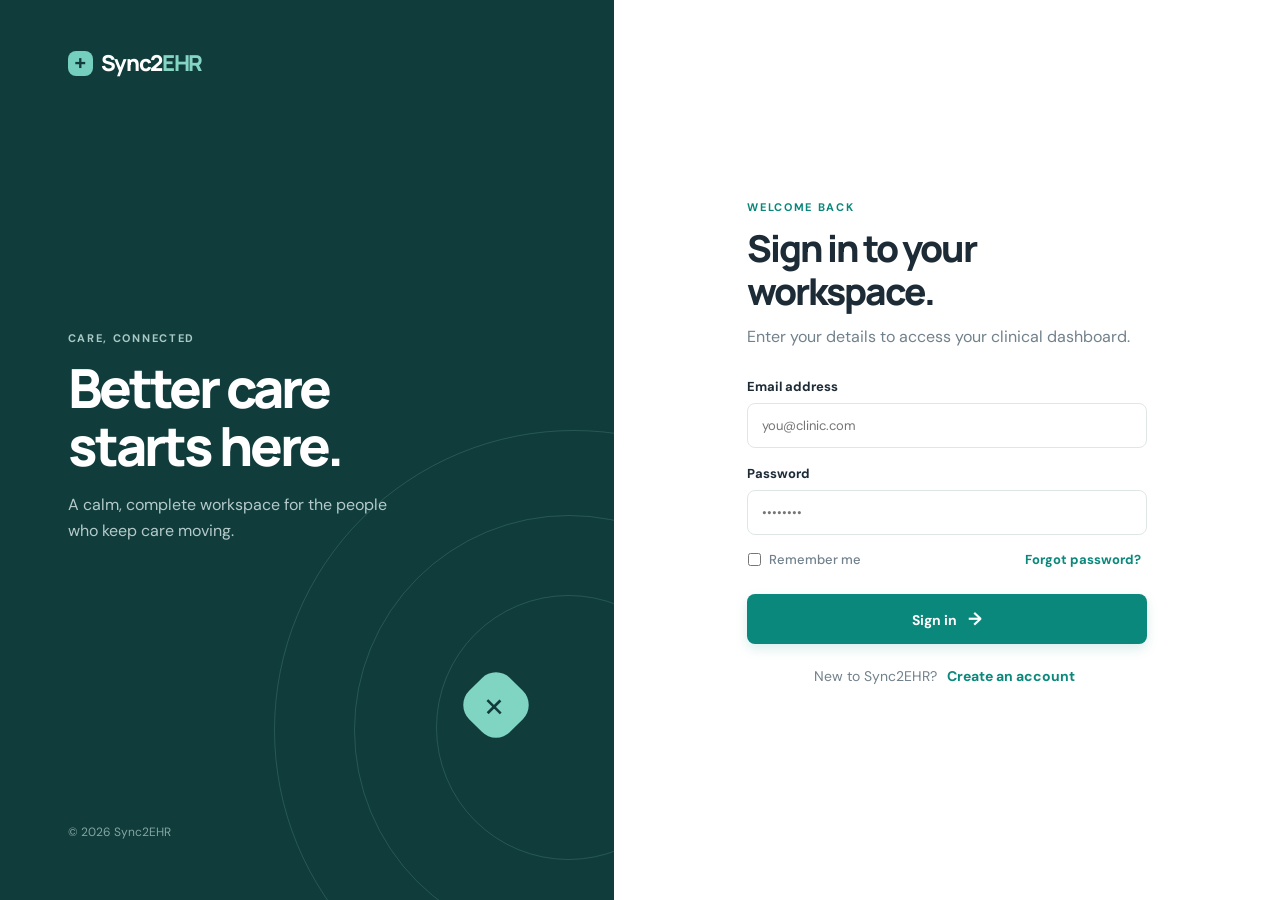
==== index.html @ 097ff4db "Add files via upload" ====
<!doctype html>
<html lang="en">
<head>
  <meta charset="UTF-8" />
  <meta name="viewport" content="width=device-width, initial-scale=1.0" />
  <title>Sync2EHR</title>
  <link rel="preconnect" href="https://fonts.googleapis.com">
  <link rel="preconnect" href="https://fonts.gstatic.com" crossorigin>
  <link href="https://fonts.googleapis.com/css2?family=DM+Sans:wght@400;500;600;700&family=Manrope:wght@500;600;700;800&display=swap" rel="stylesheet">
  <link rel="stylesheet" href="styles.css" />
</head>
<body>
  <main id="authView" class="auth-shell">
    <section class="auth-art">
      <div class="brand"><span class="brand-mark">+</span><span>Sync2<span>EHR</span></span></div>
      <div class="art-copy"><p class="eyebrow">CARE, CONNECTED</p><h1>Better care<br>starts here.</h1><p>A calm, complete workspace for the people who keep care moving.</p></div>
      <div class="art-orbits"><i></i><i></i><i></i><div class="pulse">+</div></div>
      <p class="art-footer">© 2026 Sync2EHR</p>
    </section>
    <section class="auth-panel">
      <form id="signInForm" class="auth-form">
        <p class="eyebrow teal">WELCOME BACK</p><h2>Sign in to your<br>workspace.</h2><p class="form-note">Enter your details to access your clinical dashboard.</p>
        <label>Email address<input id="loginEmail" type="email" placeholder="you@clinic.com" required></label>
        <label>Password<input id="loginPassword" type="password" placeholder="••••••••" required></label>
        <div class="form-row"><label class="check"><input type="checkbox"><span>Remember me</span></label><button type="button" class="link-btn">Forgot password?</button></div>
        <button class="primary wide" type="submit">Sign in <span>→</span></button>
        <p class="switcher">New to Sync2EHR? <button type="button" data-auth="signup">Create an account</button></p>
      </form>
      <form id="signUpForm" class="auth-form hidden">
        <p class="eyebrow teal">GET STARTED</p><h2>Create your<br>workspace.</h2><p class="form-note">Set up your secure clinical account in a minute.</p>
        <label>Full name<input id="signupName" type="text" placeholder="Dr. Alex Morgan" required></label>
        <label>Work email<input id="signupEmail" type="email" placeholder="you@clinic.com" required></label>
        <label>Password<input id="signupPassword" type="password" placeholder="At least 8 characters" required minlength="8"></label>
        <label>Confirm password<input id="confirmPassword" type="password" placeholder="Repeat your password" required></label>
        <p id="authError" class="error hidden"></p>
        <button class="primary wide" type="submit">Create account <span>→</span></button>
        <p class="switcher">Already have an account? <button type="button" data-auth="signin">Sign in</button></p>
      </form>
    </section>
  </main>

  <div id="appView" class="app hidden">
    <aside class="sidebar">
      <div class="brand side-brand"><span class="brand-mark">+</span><span>Sync2<span>EHR</span></span></div>
      <div class="clinic-switch"><span class="clinic-icon">✦</span><div><b>Sync2Care Clinic</b><small>General practice</small></div><span>⌄</span></div>
      <nav>
        <button class="nav-item active" data-page="dashboard"><span>▦</span>Dashboard</button>
        <button class="nav-item" data-page="patients"><span>♙</span>Patients</button>
        <button class="nav-item" data-page="appointments"><span>◷</span>Appointments <em>3</em></button>
        <button class="nav-item" data-page="medical"><span>▤</span>Medical records</button>
        <button class="nav-item" data-page="prescriptions"><span>♧</span>Prescriptions</button>
        <button class="nav-item" data-page="billing"><span>◈</span>Billing</button>
        <button class="nav-item" data-page="reports"><span>▥</span>Reports</button>
      </nav>
      <div class="side-bottom"><button class="nav-item" data-page="profile"><span>◉</span>Profile</button><button class="nav-item"><span>?</span>Help center</button></div>
    </aside>
    <section class="content">
      <header class="topbar"><button class="mobile-menu">☰</button><div class="crumb"><span id="pageTitle">Dashboard</span><small id="pageDate"></small></div><div class="top-actions"><button class="icon-btn">⌕</button><button class="icon-btn notification">♧<i></i></button><div class="avatar">AM</div></div></header>

      <div class="page active" id="dashboard">
        <div class="welcome"><div><p class="eyebrow teal" id="dashboardDate"></p><h1>Good morning, <span id="greetingName">Alex</span> <span>✦</span></h1><p>Here’s what’s happening at Sync2Care Clinic today.</p></div><button class="secondary" data-page="appointments">+ New appointment</button></div>
        <div class="stat-grid"><article><span class="stat-icon mint">♙</span><div><small>Patients today</small><strong>24</strong><em class="positive">↑ 12%</em></div><div class="spark mint-line"></div></article><article><span class="stat-icon blue">◷</span><div><small>Appointments</small><strong>18</strong><em class="positive">↑ 8%</em></div><div class="spark blue-line"></div></article><article><span class="stat-icon amber">◈</span><div><small>Outstanding billing</small><strong>$8,420</strong><em class="muted">12 invoices</em></div><div class="spark amber-line"></div></article><article><span class="stat-icon coral">♧</span><div><small>Pending tasks</small><strong>7</strong><em class="negative">3 urgent</em></div><div class="spark coral-line"></div></article></div>
        <div class="training-banner"><strong>Training Mode</strong><span>This is a simulated EHR environment for student practice only. All data shown are fictional and intended solely for educational use.</span></div>
        <div class="dashboard-grid"><section class="card schedule"><div class="card-head"><div><h3>Today's schedule</h3><p>Thursday, 18 June</p></div><button class="link-btn" data-page="appointments">View calendar →</button></div><div class="timeline" id="scheduleList"></div></section><section class="card tasks"><div class="card-head"><div><h3>Tasks to review</h3><p>Keep your day on track</p></div><span class="round-badge">7</span></div><div class="task"><span class="dot coral-dot"></span><div><b>Lab results ready</b><p>4 patients awaiting review</p></div><button>Review</button></div><div class="task"><span class="dot amber-dot"></span><div><b>Prescription renewals</b><p>3 requests need approval</p></div><button>Review</button></div><div class="task"><span class="dot blue-dot"></span><div><b>Unsigned notes</b><p>2 notes from yesterday</p></div><button>Review</button></div><button class="view-all">View all tasks <span>→</span></button></section></div>
        <section class="card patients-card"><div class="card-head"><div><h3>Recent patients</h3><p>Recently added or updated patient records</p></div><button class="link-btn" data-page="patients">View all patients →</button></div><div class="patient-table"><div class="table-row table-header"><span>Patient</span><span>Last visit</span><span>Primary concern</span><span>Status</span><span></span></div><div id="recentPatients"></div></div></section>
      </div>

      <div class="page" id="patients"><div class="page-intro"><div><p class="eyebrow teal">PATIENT DIRECTORY</p><h1>Patients</h1><p>Manage records and keep care personal.</p></div><button class="primary" id="addPatient">+ Add patient</button></div><div class="toolbar"><div class="search">⌕ <input id="patientSearch" placeholder="Search patients by name, MRN, or email"></div><button class="filter">⌄ Filters</button></div><section class="card directory"><div class="directory-head"><b>All patients <span id="patientCount"></span></b><span>Last updated</span></div><div id="patientList"></div></section></div>
      <div class="page" id="appointments"><div class="page-intro"><div><p class="eyebrow teal">CARE CALENDAR</p><h1>Appointments</h1><p>Thursday, June 18 · 18 scheduled</p></div><button class="primary" id="addAppointment">+ New appointment</button></div><section class="calendar card"><div class="calendar-head"><button id="calendarPrev" aria-label="Previous month">‹</button><b id="calendarLabel">June 2026</b><button id="calendarNext" aria-label="Next month">›</button><button class="today" id="calendarToday">Today</button><div class="view-toggle"><button class="calendar-view active" data-calendar-view="day">Day</button><button class="calendar-view" data-calendar-view="week">Week</button><button class="calendar-view" data-calendar-view="month">Month</button></div></div><div id="calendarViewport"></div></section><section class="card appointment-list-card"><div class="card-head"><div><h3>Upcoming appointments</h3><p>Click an appointment to change or cancel it.</p></div></div><div id="appointmentList"></div></section></div>
      <div class="page" id="billing"><div class="page-intro"><div><p class="eyebrow teal">REVENUE CENTER</p><h1>Billing & payments</h1><p>Stay on top of your practice's financial health.</p></div><button class="primary" id="newInvoice">+ Create invoice</button></div><div class="stat-grid billing-stats"><article class="billing-stat" data-billing-filter="Paid"><div><small>Collected this month</small><strong>$42,860</strong><em class="positive">↑ 14.2% vs May</em></div></article><article class="billing-stat" data-billing-filter="Pending"><div><small>Outstanding</small><strong>$8,420</strong><em class="muted">12 invoices</em></div></article><article class="billing-stat" data-billing-filter="claims"><div><small>Insurance claims</small><strong>28</strong><em class="positive">92% clean rate</em></div></article></div><section class="card invoice-card"><div class="card-head"><div><h3>Invoices</h3><p>Recent billing activity</p></div><button class="filter" id="invoiceFilter">All status ⌄</button></div><div id="invoiceList"></div></section></div>
      <div class="page" id="medical"><div class="page-intro"><div><p class="eyebrow teal">CLINICAL DOCUMENTATION</p><h1>Medical records</h1><p>Secure, organized clinical notes and history.</p></div><button class="primary">+ Create note</button></div><div class="records-layout"><section class="card record-list"><div class="search">⌕ <input placeholder="Find a patient or note"></div><div class="record selected"><div class="avatar sage">JO</div><div><b>Jordan Olsen</b><p>Progress note · Today</p></div><small>10:30 AM</small></div><div class="record"><div class="avatar violet">SP</div><div><b>Samira Patel</b><p>Lab results · Today</p></div><small>9:15 AM</small></div><div class="record"><div class="avatar peach">MC</div><div><b>Marcus Chen</b><p>Annual physical · Jun 17</p></div><small>Yesterday</small></div></section><section class="card clinical-note"><div class="card-head"><div><p class="eyebrow teal">PROGRESS NOTE</p><h3>Jordan Olsen</h3><p>June 18, 2026 · Dr. Alex Morgan</p></div><button class="filter">Edit note</button></div><hr><h4>Subjective</h4><p>Patient presents for follow-up regarding seasonal allergies. Reports symptoms have improved with current treatment plan.</p><h4>Assessment</h4><p>Allergic rhinitis — improving. No adverse medication effects reported.</p><h4>Plan</h4><p>Continue cetirizine 10mg daily. Follow up as needed if symptoms worsen.</p><div class="signature">Electronically signed by <b>Alex Morgan, MD</b> · Today, 10:42 AM</div></section></div></div>
      <div class="page" id="prescriptions"><div class="page-intro"><div><p class="eyebrow teal">MEDICATION MANAGEMENT</p><h1>Prescriptions</h1><p>Create, renew, and safely manage patient medications.</p></div><button class="primary" id="newPrescription">+ New prescription</button></div><div class="rx-workflow"><button class="rx-workflow-card" id="createRx"><span class="rx-icon">Rx</span><div><b>New prescription</b><small>Create and send medication orders</small></div><strong>+</strong></button><button class="rx-workflow-card" data-rx-workflow="refills"><span class="workflow-icon mint">↻</span><div><b>Refill requests</b><small>3 requests awaiting review</small></div><em>3</em></button><button class="rx-workflow-card" data-rx-workflow="messages"><span class="workflow-icon blue">✉</span><div><b>Pharmacy messages</b><small>2 pharmacy updates</small></div><em>2</em></button><button class="rx-workflow-card" data-rx-workflow="priorauth"><span class="workflow-icon amber">✓</span><div><b>Prior authorizations</b><small>1 authorization in progress</small></div><em>1</em></button></div><section class="card prescription-card"><div class="tabs" id="rxTabs"><button class="rx-tab active" data-rx-filter="active">Active <span>34</span></button><button class="rx-tab" data-rx-filter="pending">Pending renewal <i>3</i></button><button class="rx-tab" data-rx-filter="history">History</button></div><div id="rxList"></div></section></div>
      <div class="page" id="reports"><div class="page-intro"><div><p class="eyebrow teal">STUDENT REPORTING CENTER</p><h1>Reports</h1><p>Practice EHR reporting, billing review, claims tracking, and simple exports.</p></div><div class="report-export-actions"><button class="filter report-export" data-export="PDF">Export PDF</button><button class="filter report-export" data-export="CSV/Excel">Export CSV/Excel</button></div></div><section class="card report-filter-card"><div class="report-filters"><label>Date Range<input id="reportDateRange" type="text" value="June 1–30, 2026"></label><label>Patient Name<input id="reportPatientName" type="text" placeholder="All patients"></label><label>Provider<select id="reportProvider"><option>All providers</option><option>Dr. Alex Morgan</option><option>Dr. Kim Santos</option><option>Nurse Care Team</option></select></label><label>Status<select id="reportStatus"><option>All statuses</option><option>Completed</option><option>Cancelled</option><option>No-Show</option><option>New</option><option>Established</option><option>Referral</option><option>Terminated</option><option>Deceased</option><option>Paid</option><option>Pending</option><option>Partially Paid</option><option>Denied</option><option>Submitted</option><option>Resubmitted</option></select></label><button class="primary" id="applyReportFilters" type="button">Apply filters</button></div></section><div class="student-report-grid"><section class="card student-report-card" data-report-type="Appointment Report"><div class="card-head"><div><p class="eyebrow teal">SCHEDULING</p><h3>Appointment Report</h3><p>Practice tracking appointment outcomes.</p></div><span>View →</span></div><button data-report-metric="Total Appointments">Total Appointments <b>18</b></button><button data-report-metric="Completed Appointments">Completed Appointments <b>12</b></button><button data-report-metric="Cancelled Appointments">Cancelled Appointments <b>3</b></button><button data-report-metric="No-Show Appointments">No-Show Appointments <b>3</b></button></section><section class="card student-report-card" data-report-type="Patient Report"><div class="card-head"><div><p class="eyebrow teal">PATIENTS</p><h3>Patient Report</h3><p>Practice patient population reporting.</p></div><span>View →</span></div><button data-report-metric="Total Patients">Total Patients <b id="reportTotalPatients">0</b></button><button data-report-metric="New Patients">New Patients <b id="reportNewPatients">0</b></button><button data-report-metric="Established Patients">Established Patients <b id="reportEstablishedPatients">0</b></button><button data-report-metric="Referral Patients">Referral Patients <b id="reportReferralPatients">0</b></button><button data-report-metric="Terminated Patients">Terminated Patients <b id="reportTerminatedPatients">0</b></button><button data-report-metric="Deceased Patients">Deceased Patients <b id="reportDeceasedPatients">0</b></button></section><section class="card student-report-card" data-report-type="Billing Report"><div class="card-head"><div><p class="eyebrow teal">MEDICAL BILLING</p><h3>Billing Report</h3><p>Practice invoice aging and payment review.</p></div><span>View →</span></div><button data-report-metric="Total Invoices">Total Invoices <b id="reportTotalInvoices">0</b></button><button data-report-metric="Paid Invoices">Paid Invoices <b id="reportPaidInvoices">0</b></button><button data-report-metric="Pending Invoices">Pending Invoices <b id="reportPendingInvoices">0</b></button><button data-report-metric="Partially Paid Invoices">Partially Paid Invoices <b id="reportPartialInvoices">0</b></button><button data-report-metric="Denied Invoices">Denied Invoices <b>2</b></button><button data-report-metric="Total Amount Collected">Total Amount Collected <b id="reportCollected">$0</b></button><button data-report-metric="Outstanding Balance">Outstanding Balance <b id="reportOutstanding">$0</b></button></section><section class="card student-report-card" data-report-type="Claims Report"><div class="card-head"><div><p class="eyebrow teal">CLAIMS</p><h3>Claims Report</h3><p>Practice payer claim status tracking.</p></div><span>View →</span></div><button data-report-metric="Submitted Claims">Submitted Claims <b>28</b></button><button data-report-metric="Pending Claims">Pending Claims <b>9</b></button><button data-report-metric="Paid Claims">Paid Claims <b>14</b></button><button data-report-metric="Denied Claims">Denied Claims <b>3</b></button><button data-report-metric="Resubmitted Claims">Resubmitted Claims <b>2</b></button></section></div><section class="card report-results-card"><div class="card-head"><div><h3>Report Preview</h3><p>Click any report item above to inspect details for practice.</p></div><span id="reportActiveLabel">All reports</span></div><div id="studentReportPreview"></div></section></div>
      <div class="page" id="profile"><div class="page-intro"><div><p class="eyebrow teal">ACCOUNT SETTINGS</p><h1>Profile</h1><p>Manage your personal details and workspace preferences.</p></div></div><section class="card profile-card"><div class="photo-row"><div id="profileAvatar" class="profile-avatar">AM</div><div><h3>Your profile photo</h3><p>PNG, JPG, or WEBP. Max size 5MB.</p><label class="secondary upload">Upload photo<input id="photoUpload" type="file" accept="image/*"></label></div></div><hr><div class="profile-fields"><label>Full name<input id="profileName" value="Alex Morgan"></label><label>Professional title<input value="Physician · General Practice"></label><label>Work email<input id="profileEmail" value="alex@northstarclinic.com"></label><label>Phone number<input value="(415) 555-0148"></label></div><button class="primary" id="saveProfile">Save changes</button></section><section class="danger card"><div><h3>Sign out of Sync2EHR</h3><p>You'll need to sign in again to access your clinical workspace.</p></div><button id="logout" class="danger-btn">Log out</button></section></div>
    </section>
  </div>
  <div id="modal" class="modal hidden"><div class="modal-box"><button class="close">×</button><h2 id="modalTitle">Add patient</h2><form id="modalForm"><div id="modalFields"></div><button class="primary wide" type="submit">Save details</button></form></div></div>
  <div id="toast" class="toast hidden"></div>
  <script src="app.js"></script>
</body>
</html>
---- styles.css ----
:root{--ink:#1c2b36;--muted:#71818b;--line:#e6eceb;--teal:#0a887c;--dark:#0f3938;--mint:#e5f5f0;--soft:#f7faf9;--coral:#ef826b;--amber:#e6a33b;--blue:#6e9edf}*{box-sizing:border-box}body{margin:0;font-family:'DM Sans',sans-serif;color:var(--ink);background:#f7faf9}button,input{font:inherit}button{cursor:pointer;border:0}.hidden{display:none!important}.auth-shell{min-height:100vh;display:grid;grid-template-columns:48% 52%}.auth-art{background:#103c3b;color:white;position:relative;overflow:hidden;padding:48px 11%;display:flex;flex-direction:column}.brand{font-family:Manrope,sans-serif;font-size:22px;font-weight:800;letter-spacing:-1.3px;display:flex;gap:8px;align-items:center}.brand>span>span{color:#85d5c5}.brand-mark{width:25px;height:25px;border-radius:8px;background:#75cfbe;display:grid;place-items:center;color:#123c3b;font-size:22px;line-height:1}.art-copy{z-index:2;margin:auto 0}.eyebrow{font-size:11px;letter-spacing:1.7px;font-weight:700;color:#a9c9c5;margin:0 0 13px}.teal{color:#09877b}.art-copy h1{font:800 54px/1.08 Manrope;margin:0 0 18px;letter-spacing:-3px}.art-copy p:not(.eyebrow){width:340px;color:#b5cbca;font-size:16px;line-height:1.6}.art-footer{font-size:12px;color:#84a6a3;z-index:2}.art-orbits i{position:absolute;border:1px solid rgba(142,214,200,.18);border-radius:50%;width:600px;height:600px;right:-260px;bottom:-130px}.art-orbits i:nth-child(2){width:430px;height:430px;right:-170px;bottom:-45px}.art-orbits i:nth-child(3){width:265px;height:265px;right:-87px;bottom:40px}.pulse{position:absolute;bottom:166px;right:89px;width:58px;height:58px;border-radius:20px;background:#80d4c2;color:#113b3a;font-size:42px;display:grid;place-items:center;transform:rotate(45deg);font-weight:300}.pulse::first-letter{transform:rotate(-45deg)}.auth-panel{display:grid;place-items:center;background:#fff}.auth-form{width:min(400px,82%)}.auth-form h2{font:800 37px/1.16 Manrope;margin:0 0 13px;letter-spacing:-2px}.form-note{color:var(--muted);line-height:1.5;margin:0 0 29px}.auth-form label{font-size:13px;font-weight:700;display:block;margin:0 0 17px}.auth-form input,.profile-fields input{width:100%;margin-top:8px;border:1px solid #dfe7e5;border-radius:8px;padding:13px 14px;outline:none;color:var(--ink);font-weight:400}.auth-form input:focus,.profile-fields input:focus{border-color:var(--teal);box-shadow:0 0 0 3px #dff3ef}.form-row{display:flex;justify-content:space-between;align-items:center;font-size:13px;margin:-2px 0 25px}.check{display:flex!important;align-items:center;gap:7px;color:var(--muted);font-weight:500!important;margin:0!important}.check input{width:15px;margin:0}.link-btn{background:transparent;color:var(--teal);font-size:13px;font-weight:700}.primary,.secondary{border-radius:8px;padding:12px 17px;font-weight:700;font-size:14px}.primary{background:var(--teal);color:white;box-shadow:0 5px 12px #0a887c25}.primary span{font-size:18px;margin-left:8px}.wide{width:100%;padding:13px}.secondary{background:#e4f3f0;color:#087c71}.switcher{text-align:center;color:var(--muted);font-size:14px;margin-top:22px}.switcher button{background:transparent;color:var(--teal);font-weight:700}.error{color:#c44f41;font-size:13px;margin:-5px 0 14px}.app{min-height:100vh;display:flex}.sidebar{background:#103c3b;width:252px;min-height:100vh;color:#d9eeeb;padding:28px 14px;display:flex;flex-direction:column;position:fixed;z-index:2}.side-brand{padding:0 11px;font-size:21px}.clinic-switch{border:1px solid #3c625f;background:#194746;border-radius:9px;padding:11px;display:flex;align-items:center;gap:9px;margin:36px 0 22px;font-size:12px}.clinic-switch>span:last-child{margin-left:auto}.clinic-switch small{display:block;color:#94b7b2;margin-top:2px}.clinic-icon{background:#84d2c2;color:#12403d;padding:4px 6px;border-radius:6px}.nav-item{background:transparent;color:#b5d0cc;width:100%;display:flex;align-items:center;gap:13px;border-radius:7px;padding:11px 12px;margin:2px 0;text-align:left;font-size:14px}.nav-item>span{font-size:19px;width:17px;text-align:center;color:#d1e6e2}.nav-item.active{background:#285857;color:#fff;font-weight:700}.nav-item.active>span{color:#84d6c5}.nav-item em{font-style:normal;background:#77cdbd;color:#123d3c;border-radius:10px;padding:2px 6px;font-size:11px;margin-left:auto}.side-bottom{margin-top:auto;padding-top:20px;border-top:1px solid #285654}.content{margin-left:252px;width:calc(100% - 252px);min-height:100vh}.topbar{height:80px;background:#fff;border-bottom:1px solid var(--line);display:flex;align-items:center;justify-content:space-between;padding:0 42px}.crumb span{font-family:Manrope;font-weight:800;font-size:17px}.crumb small{display:block;color:#89979d;font-size:11px;margin-top:3px}.top-actions{display:flex;gap:15px;align-items:center}.icon-btn{background:transparent;color:#3b535b;font-size:21px;position:relative}.notification i{width:6px;height:6px;border-radius:50%;background:var(--coral);position:absolute;right:0;top:2px}.avatar{width:34px;height:34px;border-radius:50%;background:#d8efe9;color:#16796e;display:grid;place-items:center;font-size:11px;font-weight:800}.mobile-menu{display:none}.page{display:none;padding:37px 42px 50px;max-width:1500px;margin:auto}.page.active{display:block}.welcome,.page-intro{display:flex;justify-content:space-between;align-items:flex-end;margin-bottom:28px}.welcome h1,.page-intro h1{font:800 28px Manrope;letter-spacing:-1.4px;margin:0 0 6px}.welcome h1 span{color:#e8ac5b;font-size:23px}.welcome>div>p:last-child,.page-intro p:last-child{color:var(--muted);margin:0}.stat-grid{display:grid;grid-template-columns:repeat(4,1fr);gap:17px;margin-bottom:24px}.stat-grid article{background:#fff;border:1px solid var(--line);border-radius:10px;padding:19px;min-height:128px;display:flex;gap:12px;position:relative;overflow:hidden}.stat-icon{height:34px;width:34px;border-radius:9px;display:grid;place-items:center;font-size:18px}.mint{background:#dff4ed;color:#118674}.blue{background:#e4edfc;color:#537fc0}.amber{background:#fff3df;color:#c9851c}.coral{background:#fde8e3;color:#db6954}.stat-grid small{display:block;color:#71818b;font-size:12px}.stat-grid strong{font:800 25px Manrope;display:block;letter-spacing:-1px;margin:4px 0}.stat-grid em{font-size:11px;font-style:normal}.positive{color:#159176}.negative{color:#d95c4a}.muted{color:#8c989b}.spark{position:absolute;width:63px;height:25px;right:15px;bottom:18px;background:linear-gradient(155deg,transparent 47%,#83d4c4 48% 54%,transparent 55%),linear-gradient(30deg,transparent 46%,#83d4c4 47% 53%,transparent 54%);opacity:.7}.blue-line{filter:hue-rotate(140deg)}.amber-line{filter:hue-rotate(40deg)}.coral-line{filter:hue-rotate(280deg)}.dashboard-grid{display:grid;grid-template-columns:1.53fr 1fr;gap:22px;margin-bottom:22px}.card{background:white;border:1px solid var(--line);border-radius:10px;padding:22px}.card-head{display:flex;justify-content:space-between;align-items:start;margin-bottom:17px}.card-head h3,.card h3{font:800 16px Manrope;margin:0 0 4px}.card-head p,.card p{color:var(--muted);font-size:12px;margin:0}.timeline{position:relative}.timeline:before{content:'';position:absolute;left:57px;top:13px;bottom:13px;border-left:1px solid #dce7e5}.appt{display:grid;grid-template-columns:46px 12px 1fr auto;gap:9px;align-items:center;min-height:64px}.appt time{font-size:11px;color:#789;align-self:start;padding-top:7px}.appt time b{display:block;color:#27434a}.appt .line-dot{width:9px;height:9px;border-radius:50%;background:#65c5b4;z-index:1}.appt .line-dot.blue-dot{background:#719de0}.appt .line-dot.amber-dot{background:#e9ab4b}.appt-info b{font-size:13px}.appt-info p{margin-top:2px;font-size:11px}.appt-tag{font-size:10px;background:#e8f5f1;color:#148473;padding:4px 7px;border-radius:5px}.tasks{padding-bottom:12px}.round-badge{background:#e1f2ed;color:#118574;border-radius:20px;padding:3px 8px;font-size:12px;font-weight:700}.task{display:flex;align-items:center;gap:10px;padding:13px 0;border-bottom:1px solid #edf1f0}.dot{width:9px;height:9px;border-radius:50%}.task b{font-size:13px}.task p{font-size:11px;margin-top:2px}.task button{margin-left:auto;background:#eff6f4;color:#177e71;font-size:11px;font-weight:700;padding:6px 8px;border-radius:5px}.view-all{width:100%;background:transparent;padding:14px 0 3px;color:#147d70;font-weight:700;font-size:12px}.view-all span{margin-left:5px}.patients-card{padding-bottom:8px}.patient-table{font-size:12px}.table-row{display:grid;grid-template-columns:2fr 1.1fr 1.4fr .75fr 25px;align-items:center;padding:12px 6px;border-top:1px solid #edf1f0}.table-header{color:#849197;font-size:10px;font-weight:700;text-transform:uppercase;letter-spacing:.6px;padding-top:0;border:0}.patient-name{display:flex;align-items:center;gap:9px;font-weight:700}.patient-name .avatar{width:29px;height:29px;font-size:9px}.pill{font-size:10px;border-radius:20px;padding:4px 8px;width:max-content;font-weight:700}.pill.green{background:#e4f5ed;color:#208e74}.pill.gray{background:#edf1f1;color:#627277}.pill.amber{background:#fff2dd;color:#c3841b}.more{background:transparent;color:#809096;font-size:16px}.toolbar{display:flex;gap:12px;margin-bottom:19px}.search{background:#fff;border:1px solid var(--line);border-radius:8px;padding:10px 12px;color:#809298;flex:1;max-width:430px}.search input{border:0;outline:0;width:90%;margin-left:6px;font-size:13px}.filter{background:#fff;border:1px solid var(--line);border-radius:8px;color:#53676d;padding:10px 13px;font-size:12px;font-weight:700}.directory{padding:0;overflow:hidden}.directory-head{display:flex;justify-content:space-between;background:#f9fbfb;padding:14px 20px;font-size:13px;border-bottom:1px solid var(--line)}.directory-head span{color:#849196;font-size:11px}.directory-row{display:grid;grid-template-columns:2fr 1.1fr 1.2fr 1.1fr 40px;padding:15px 20px;align-items:center;border-bottom:1px solid #edf1f0;font-size:12px}.directory-row:last-child{border:0}.directory-row .patient-name small{display:block;color:var(--muted);font-size:11px;margin-top:3px;font-weight:400}.calendar{padding:0;overflow:hidden}.calendar-head{height:66px;display:flex;align-items:center;gap:18px;padding:0 20px;border-bottom:1px solid var(--line)}.calendar-head button{background:transparent;font-size:21px;color:#5a6d71}.calendar-head b{font:800 16px Manrope}.calendar-head .today{margin-left:auto;border:1px solid var(--line);border-radius:6px;padding:7px 10px;font-size:12px;color:#51666b}.view-toggle{background:#f2f6f5;border-radius:7px;padding:3px;display:flex;gap:2px;font-size:11px}.view-toggle>*{padding:6px 10px;color:#819095}.view-toggle b{background:#fff;border-radius:5px;color:#27615b}.weekdays,.calendar-body{display:grid;grid-template-columns:repeat(5,1fr)}.weekdays{padding-left:62px;border-bottom:1px solid var(--line)}.weekdays span{font-size:10px;font-weight:700;color:#839198;text-align:center;padding:13px;border-left:1px solid #f0f2f1}.weekdays .today-col{color:#09887b;background:#eff9f6}.calendar-body{grid-template-columns:62px repeat(5,1fr);height:510px;background:repeating-linear-gradient(to bottom,transparent 0,transparent 68px,#edf2f1 69px)}.time-slot{font-size:10px;color:#98a4a7;padding:10px 12px;text-align:right}.cal-col{border-left:1px solid #edf1f0;position:relative}.cal-col.today-bg{background:#f7fcfa}.cal-event{position:absolute;left:7px;right:7px;border-radius:5px;padding:7px 8px;font-size:10px;overflow:hidden}.cal-event b{display:block;font-size:11px;margin-bottom:2px}.event-mint{background:#dff4ee;color:#176a61;border-left:3px solid #56bca9}.event-blue{background:#e5edfc;color:#486b9c;border-left:3px solid #7298d8}.event-peach{background:#fce9e3;color:#a35647;border-left:3px solid #e17b65}.billing-stats{grid-template-columns:repeat(3,1fr)}.billing-stats article{min-height:112px}.invoice-card{padding:0;overflow:hidden}.invoice-card .card-head{padding:20px 22px;margin:0}.invoice{display:grid;grid-template-columns:1.3fr 1fr .8fr .7fr 25px;align-items:center;padding:15px 22px;border-top:1px solid #edf1f0;font-size:12px}.invoice b{display:block;font-size:13px}.invoice p{font-size:11px;margin-top:2px}.records-layout{display:grid;grid-template-columns:330px 1fr;gap:20px}.record-list{padding:12px}.record-list .search{max-width:none;background:#f9fbfb;margin-bottom:12px}.record{display:flex;align-items:center;gap:10px;padding:12px 8px;border-radius:7px}.record.selected{background:#eaf6f3}.record small{margin-left:auto;font-size:10px;color:#879498}.record b{font-size:13px}.record p{margin-top:2px;font-size:11px}.sage{background:#e1f0e4;color:#477d55}.violet{background:#eee7f7;color:#785fa2}.peach{background:#f9e7dd;color:#b06d50}.clinical-note{padding:28px 34px}.clinical-note hr,.profile-card hr{border:0;border-top:1px solid var(--line);margin:20px 0}.clinical-note h4{font-size:13px;margin:22px 0 7px}.clinical-note>p{line-height:1.65;font-size:13px;color:#4f6268;max-width:720px}.signature{margin-top:28px;padding:13px;background:#f4f8f7;border-radius:6px;font-size:11px;color:#738187}.prescription-card{padding:0;overflow:hidden}.tabs{display:flex;gap:28px;border-bottom:1px solid var(--line);padding:0 21px}.tabs>*{font-size:13px;padding:16px 0;color:#718186}.tabs b{color:#137e71;border-bottom:2px solid #138a7d}.tabs span span,.tabs i{font-style:normal;background:#e4f3ef;border-radius:12px;padding:2px 6px;font-size:10px}.rx{display:grid;grid-template-columns:44px 1.5fr .7fr .65fr 25px;align-items:center;gap:10px;padding:17px 22px;border-bottom:1px solid #edf1f0}.rx-icon{width:34px;height:34px;border-radius:8px;background:#e2f3ef;color:#09877b;display:grid;place-items:center;font-weight:800;font-family:serif}.rx b{font-size:13px}.rx p{font-size:11px;margin-top:3px}.rx small{font-size:11px;color:#819095}.report-grid{display:grid;grid-template-columns:1.65fr 1fr;gap:20px;margin-bottom:20px}.chart-card{height:300px}.big-chart{height:200px;display:flex;align-items:flex-end;border-bottom:1px solid #e7eeec}.bars{height:100%;width:100%;display:flex;align-items:flex-end;justify-content:space-around;padding:0 20px}.bars i{width:26px;background:linear-gradient(#80d3c3,#199989);border-radius:6px 6px 0 0}.metric{padding:17px 0;border-bottom:1px solid #edf1f0;display:flex;justify-content:space-between;font-size:13px}.metric b{color:#157f71}.quick-reports{padding:0}.quick-reports h3{padding:20px 22px;margin:0;border-bottom:1px solid var(--line)}.quick-reports button{display:flex;justify-content:space-between;width:100%;background:#fff;padding:17px 22px;border-bottom:1px solid #edf1f0;color:#40575c;font-size:13px}.quick-reports button span{color:#078779}.profile-card{max-width:830px}.photo-row{display:flex;align-items:center;gap:18px;margin-bottom:24px}.profile-avatar{width:74px;height:74px;border-radius:50%;background:#d7eee8;color:#167c6f;font:800 22px Manrope;display:grid;place-items:center;background-size:cover;background-position:center}.photo-row h3{margin:0 0 5px}.photo-row p{margin:0 0 10px}.upload input{display:none}.profile-fields{display:grid;grid-template-columns:1fr 1fr;gap:17px;margin-bottom:24px}.profile-fields label{font-size:12px;font-weight:700}.profile-fields input{font-weight:400}.danger{max-width:830px;border-color:#f1ded9;display:flex;justify-content:space-between;align-items:center}.danger h3{font-size:14px}.danger-btn{background:#fff0ed;color:#cf5a48;padding:10px 14px;border-radius:7px;font-weight:700;font-size:12px}.modal{position:fixed;inset:0;background:#112d2c88;z-index:5;display:grid;place-items:center}.modal-box{background:#fff;border-radius:13px;padding:27px;width:min(440px,90vw);position:relative;box-shadow:0 15px 40px #0003}.modal-box h2{font:800 22px Manrope;margin:0 0 20px}.close{position:absolute;right:17px;top:14px;font-size:25px;background:transparent;color:#6f8083}.modal-box label{font-size:12px;font-weight:700;display:block;margin-bottom:14px}.modal-box input,.modal-box select{width:100%;border:1px solid var(--line);border-radius:7px;padding:10px;margin-top:6px}.toast{position:fixed;bottom:25px;right:25px;background:#163f3d;color:#fff;padding:13px 18px;border-radius:8px;z-index:8;font-size:13px;box-shadow:0 7px 20px #0003}
@media(max-width:900px){.sidebar{width:68px;padding:20px 8px}.side-brand>span:last-child,.clinic-switch div,.clinic-switch>span:last-child,.nav-item:not(.active){font-size:0}.side-brand{padding:0;justify-content:center}.clinic-switch{padding:8px;justify-content:center;margin:28px 0}.nav-item{justify-content:center;padding:12px}.nav-item>span{font-size:19px}.content{margin-left:68px;width:calc(100% - 68px)}.page,.topbar{padding-left:25px;padding-right:25px}.stat-grid{grid-template-columns:repeat(2,1fr)}.dashboard-grid,.records-layout,.report-grid{grid-template-columns:1fr}.auth-shell{grid-template-columns:42% 58%}.art-copy h1{font-size:42px}.art-copy p:not(.eyebrow){width:auto}.directory-row{grid-template-columns:2fr 1fr 1fr 30px}.directory-row>*:nth-child(4){display:none}}
@media(max-width:620px){.auth-shell{display:block}.auth-art{display:none}.auth-panel{min-height:100vh}.sidebar{display:none}.content{margin:0;width:100%}.mobile-menu{display:block;background:transparent;font-size:21px}.topbar{padding:0 18px}.page{padding:25px 18px}.welcome,.page-intro{align-items:start;gap:16px}.welcome h1,.page-intro h1{font-size:25px}.secondary,.primary{padding:10px 12px;font-size:12px}.stat-grid{grid-template-columns:1fr 1fr;gap:10px}.stat-grid article{padding:12px;min-height:105px}.stat-grid strong{font-size:19px}.stat-icon{display:none}.dashboard-grid{gap:12px}.patients-card{overflow:auto}.patient-table{min-width:620px}.calendar{overflow:auto}.calendar>*{min-width:680px}.records-layout{display:block}.record-list{margin-bottom:15px}.rx{grid-template-columns:40px 1fr 25px}.rx .pill,.rx small{display:none}.profile-fields{grid-template-columns:1fr}.invoice{grid-template-columns:1.4fr 1fr .7fr 20px}.invoice>*:nth-child(4){display:none}.report-grid{gap:12px}}
.training-banner{display:flex;align-items:center;gap:12px;margin:-12px 0 24px;padding:11px 14px;border:1px solid #bfe8df;background:#effaf7;color:#315f5a;border-radius:10px;font-size:12px;line-height:1.45}.training-banner strong{color:#087c71;font:800 12px Manrope;letter-spacing:.3px;text-transform:uppercase;white-space:nowrap}.training-banner span{color:#536f6b}@media(max-width:620px){.training-banner{align-items:flex-start;flex-direction:column;gap:5px;margin-top:-6px}}
.report-export-actions{display:flex;gap:10px;flex-wrap:wrap;justify-content:flex-end}.report-filter-card{margin-bottom:20px}.report-filters{display:grid;grid-template-columns:1fr 1fr 1fr 1fr auto;gap:12px;align-items:end}.report-filters label{font-size:12px;font-weight:800;color:#445a60}.report-filters input,.report-filters select{width:100%;margin-top:6px;border:1px solid var(--line);border-radius:8px;padding:10px 11px;background:#fff;color:var(--ink)}.student-report-grid{display:grid;grid-template-columns:repeat(2,minmax(0,1fr));gap:20px;margin-bottom:20px}.student-report-card{padding-bottom:14px}.student-report-card .card-head{cursor:pointer;border-bottom:1px solid #edf1f0;padding-bottom:14px;margin-bottom:7px}.student-report-card .card-head>span{color:#087c71;font-weight:800;font-size:12px}.student-report-card button{width:100%;display:flex;justify-content:space-between;align-items:center;background:#fff;border-bottom:1px solid #edf1f0;padding:12px 2px;color:#40575c;font-size:13px;text-align:left}.student-report-card button:hover{background:#f5fbf9;color:#087c71}.student-report-card button b{font:800 14px Manrope;color:#0b8277}.report-results-card{min-height:180px}.report-preview-list{display:grid;gap:9px}.report-preview-item{display:flex;justify-content:space-between;align-items:center;background:#f8fbfa;border:1px solid #edf1f0;border-radius:9px;padding:12px 13px;font-size:13px}.report-preview-item b{color:#0c8277}.report-preview-item small{display:block;color:#72838a;margin-top:3px}.export-note{background:#effaf7;border:1px solid #bfe8df;border-radius:9px;padding:12px 14px;color:#315f5a;font-size:13px;line-height:1.5}@media(max-width:1050px){.report-filters{grid-template-columns:1fr 1fr}.student-report-grid{grid-template-columns:1fr}}@media(max-width:620px){.report-export-actions{justify-content:flex-start}.report-filters{grid-template-columns:1fr}.student-report-card button{padding:11px 0}}
.billing-table{min-width:1120px}.billing-header,.billing-row{display:grid;grid-template-columns:1fr 1.2fr .85fr .95fr 1.2fr .85fr .8fr .85fr .9fr .9fr 46px;gap:10px;align-items:center}.billing-header{padding:12px 18px;background:#f9fbfb;border-top:1px solid var(--line);border-bottom:1px solid var(--line);color:#849197;font-size:10px;font-weight:800;text-transform:uppercase;letter-spacing:.45px}.billing-row{width:100%;background:#fff;border:0;border-bottom:1px solid #edf1f0;padding:14px 18px;text-align:left;color:#40575c;font-size:12px}.billing-row:hover{background:#f5faf8}.billing-row b{display:block;color:#163138;font-size:12px}.billing-row small{display:block;color:#7c8d92;margin-top:3px}.billing-actions{display:flex;gap:8px;flex-wrap:wrap;margin-top:18px}.billing-modal-grid{display:grid;grid-template-columns:1fr 1fr;gap:12px}.billing-modal-grid label,.payment-grid label{margin-bottom:2px}.payment-grid{display:grid;grid-template-columns:1fr 1fr;gap:12px}.modal-box textarea{width:100%;border:1px solid var(--line);border-radius:7px;padding:10px;margin-top:6px;min-height:82px;resize:vertical;font:inherit}.billing-summary{display:grid;grid-template-columns:repeat(2,1fr);gap:10px;margin:13px 0}.billing-summary div{background:#f8fbfa;border:1px solid #edf1f0;border-radius:9px;padding:10px}.billing-summary small{display:block;color:#708087;font-size:10px;text-transform:uppercase;letter-spacing:.5px}.billing-summary b{font:800 14px Manrope;color:#123b39}.invoice-card{overflow:auto}.claim-pill{font-size:10px;border-radius:20px;padding:4px 8px;width:max-content;font-weight:800;background:#eef3f3;color:#617277}.claim-pill.denied{background:#fff0ed;color:#c95645}.claim-pill.paid{background:#e4f5ed;color:#208e74}.claim-pill.pending,.claim-pill.submitted,.claim-pill.resubmitted{background:#fff2dd;color:#b57612}@media(max-width:900px){.billing-modal-grid,.payment-grid{grid-template-columns:1fr}}
.medical-record-item{width:100%;background:transparent;border:0;text-align:left}.medical-record-item:hover{background:#f4faf8}.medical-record-item.selected{background:#eaf6f3}.soap-grid{display:grid;grid-template-columns:1fr 1fr;gap:16px;margin-top:18px}.soap-box{background:#f8fbfa;border:1px solid #edf1f0;border-radius:10px;padding:14px}.soap-box h4{margin:0 0 8px!important;color:#0b8277}.soap-box p{font-size:13px;line-height:1.6;color:#4f6268;margin:0}.record-meta-grid{display:grid;grid-template-columns:repeat(3,1fr);gap:10px;margin:16px 0}.record-meta-grid div{background:#f8fbfa;border:1px solid #edf1f0;border-radius:8px;padding:10px}.record-meta-grid small{display:block;color:#74858b;font-size:10px;text-transform:uppercase;letter-spacing:.4px}.record-meta-grid b{font-size:12px}.soap-form-grid{display:grid;grid-template-columns:1fr 1fr;gap:12px}.soap-form-grid label{margin-bottom:0}.soap-form-grid textarea{min-height:96px}.medical-empty{padding:18px;color:#72838a;font-size:13px;line-height:1.5}@media(max-width:900px){.soap-grid,.soap-form-grid,.record-meta-grid{grid-template-columns:1fr}}
.modal-expand{position:absolute;right:50px;top:16px;background:#e4f3f0;color:#087c71;border-radius:7px;padding:6px 9px;font-size:12px;font-weight:800}.modal-expand:hover{background:#d4eee8}.modal-box.expanded{width:min(1040px,94vw);max-height:94vh}.modal-box.expanded .soap-form-grid{grid-template-columns:1fr 1fr}.modal-box.expanded .soap-form-grid textarea{min-height:220px}.modal-box.expanded #modalFields{padding-right:4px}@media(max-width:760px){.modal-box.expanded .soap-form-grid{grid-template-columns:1fr}.modal-expand{right:47px}}
.additional-notes-field{display:block;margin-top:14px!important;background:#f8fbfa;border:1px solid #edf1f0;border-radius:10px;padding:12px}.additional-notes-field textarea{min-height:120px}.modal-box.expanded .additional-notes-field textarea{min-height:180px}.additional-note-display{margin-top:16px}
.erx-banner{background:#f0faf7;border:1px solid #c6ebe2;border-radius:12px;padding:14px 16px;margin-bottom:18px;display:flex;justify-content:space-between;gap:14px;align-items:center}.erx-banner p{font-size:12px;color:#536c70;line-height:1.5;margin:4px 0 0}.erx-banner b{color:#0a8175}.erx-actions{display:flex;gap:10px;flex-wrap:wrap}.erx-patient-header{display:grid;grid-template-columns:1.2fr repeat(3,1fr);gap:12px;margin-bottom:18px}.erx-patient-header div{background:#fff;border:1px solid var(--line);border-radius:10px;padding:13px}.erx-patient-header small{display:block;color:#73848a;font-size:10px;text-transform:uppercase;letter-spacing:.5px;margin-bottom:5px}.erx-patient-header b{font-size:13px;color:#183439}.erx-patient-header button{margin-top:7px;background:transparent;color:#087c71;font-size:11px;font-weight:800;padding:0}.erx-subtabs{display:flex;gap:6px;flex-wrap:wrap;margin-bottom:14px}.erx-subtabs button{background:#fff;border:1px solid var(--line);border-radius:20px;padding:9px 13px;color:#596d73;font-size:12px;font-weight:800}.erx-subtabs button.active{background:#0a887c;color:#fff;border-color:#0a887c}.erx-table{background:#fff;border:1px solid var(--line);border-radius:12px;overflow:auto;margin-bottom:16px}.erx-table h3{padding:18px 20px;margin:0;border-bottom:1px solid var(--line)}.erx-head,.erx-row{display:grid;gap:10px;align-items:center;min-width:980px}.erx-head{background:#f9fbfb;border-bottom:1px solid var(--line);padding:11px 18px;color:#839096;font-size:10px;text-transform:uppercase;letter-spacing:.5px;font-weight:800}.erx-row{width:100%;background:#fff;border:0;border-bottom:1px solid #edf1f0;padding:14px 18px;text-align:left;color:#40575c;font-size:12px}.erx-row:hover{background:#f5faf8}.erx-row b{color:#183439}.erx-prescription-grid{grid-template-columns:1.2fr 1.7fr .65fr .65fr .85fr .95fr .8fr}.erx-refill-grid{grid-template-columns:1.2fr 1fr .9fr .9fr .75fr 1fr .7fr}.erx-message-grid{grid-template-columns:1fr 1fr 1.3fr .9fr .9fr .7fr}.erx-pa-grid{grid-template-columns:1.1fr 1fr 1fr .8fr .9fr .9fr .9fr .85fr .7fr}.erx-history-grid{grid-template-columns:1.2fr 1.6fr .8fr .8fr 1fr .8fr}.erx-safety{display:grid;grid-template-columns:repeat(3,1fr);gap:12px}.erx-safety div{background:#fff;border:1px solid #ccebe4;border-radius:10px;padding:12px;color:#166f66;font-size:12px;font-weight:800}.erx-safety span{display:inline-grid;place-items:center;width:22px;height:22px;border-radius:50%;background:#e2f5ef;margin-right:7px}.rx-modal-grid{display:grid;grid-template-columns:1fr 1fr;gap:12px}.rx-modal-grid label{margin-bottom:0}.rx-modal-grid textarea{min-height:86px}@media(max-width:980px){.erx-patient-header,.erx-safety{grid-template-columns:1fr 1fr}.erx-banner{display:block}.erx-actions{margin-top:12px}.rx-modal-grid{grid-template-columns:1fr}}@media(max-width:620px){.erx-patient-header,.erx-safety{grid-template-columns:1fr}.erx-subtabs button{width:100%;border-radius:9px}}
.appointment-row{grid-template-columns:130px 1fr .85fr .85fr 70px}.appointment-status.scheduled,.appointment-status.confirmed{background:#e4f5ed;color:#208e74}.appointment-status.checked-in{background:#e4edfc;color:#537fc0}.appointment-status.completed{background:#edf1f1;color:#627277}.appointment-status.cancelled,.appointment-status.no-show{background:#fff0ed;color:#cf5a48}.appointment-status.rescheduled{background:#fff2dd;color:#c3841b}.appointment-form-grid{display:grid;grid-template-columns:1fr 1fr;gap:12px}.appointment-form-grid label{margin-bottom:0}.other-visit-field{grid-column:1/-1}@media(max-width:760px){.appointment-form-grid{grid-template-columns:1fr}.appointment-row{grid-template-columns:1fr}.appointment-row>span:last-child{margin-top:6px}}
.patient-detail{cursor:pointer;transition:background .15s}.patient-detail:hover,.record:hover{background:#f3f8f7}.checkup{display:block;color:var(--muted);font-size:11px;margin-top:4px}.record{cursor:pointer;transition:background .15s}.modal-box{max-height:90vh;overflow:auto}.modal-box textarea{width:100%;border:1px solid var(--line);border-radius:7px;padding:10px;margin-top:6px;font:inherit;resize:vertical}.detail-banner{display:flex;align-items:center;gap:13px;background:#eef8f5;padding:13px;border-radius:8px;margin-bottom:18px}.detail-banner .profile-avatar{width:46px;height:46px;font-size:15px}.detail-banner b{font-size:12px;color:#0b887b}.detail-banner p{font-size:13px;margin:3px 0 0;color:#344f54}.detail-grid{display:grid;grid-template-columns:1fr 1fr;gap:14px;margin-bottom:20px}.detail-grid div{background:#f8faf9;padding:10px;border-radius:7px}.detail-grid small{display:block;color:#849298;font-size:10px;margin-bottom:4px}.detail-grid b{font-size:12px;color:#30494e;word-break:break-word}
.tabs .rx-tab{background:transparent;border:0;font-size:13px;padding:16px 0;color:#718186;cursor:pointer}.tabs .rx-tab.active{color:#137e71;border-bottom:2px solid #138a7d;font-weight:700}.rx-row{width:100%;background:#fff;border:0;text-align:left;cursor:pointer}.rx-row:hover{background:#f5faf8}.rx-row .more{justify-self:end}.empty-state{padding:28px 22px!important;text-align:center}
.view-toggle .calendar-view{border:0;background:transparent;padding:6px 10px;color:#819095;font-size:11px;font-weight:700;border-radius:5px}.view-toggle .calendar-view.active{background:#fff;color:#27615b}.month-weekdays,.month-grid{display:grid;grid-template-columns:repeat(7,1fr)}.month-weekdays{border-bottom:1px solid var(--line)}.month-weekdays span{text-align:center;padding:13px;color:#839198;font-size:10px;font-weight:700;border-right:1px solid #f0f2f1}.month-day{height:92px;border-right:1px solid #edf1f0;border-bottom:1px solid #edf1f0;padding:9px;position:relative;font-size:12px}.month-day.outside{color:#b5c0c2;background:#fbfcfc}.month-day.selected-day{background:#f0faf7}.month-day b{font-size:11px}.month-event{display:block;background:#dff4ee;color:#16786d;border-radius:4px;font-size:9px;padding:4px;margin-top:7px}
.billing-stat{cursor:pointer;transition:transform .15s,box-shadow .15s}.billing-stat:hover{transform:translateY(-2px);box-shadow:0 7px 17px #153b3720}.invoice-row{width:100%;background:#fff;border:0;text-align:left;cursor:pointer}.invoice-row:hover{background:#f5faf8}.invoice-row .more{justify-self:end}
.invoice-row{display:flex;padding:0}.invoice-details{display:grid;grid-template-columns:1.3fr 1fr .8fr .7fr;align-items:center;gap:10px;flex:1;background:transparent;border:0;padding:15px 0 15px 22px;text-align:left;cursor:pointer}.invoice-details:hover{background:#f5faf8}.delete-invoice{width:39px;margin-right:10px;border-radius:6px;background:#fff0ed;color:#ce5a49;font-size:20px;line-height:1}.delete-invoice:hover{background:#f8dcd7}
.report-click{cursor:pointer;transition:transform .15s,box-shadow .15s}.report-grid .report-click:hover{transform:translateY(-2px);box-shadow:0 8px 19px #153b3720}.quick-reports .report-click:hover{background:#f3faf8}.report-modal h3{font:800 17px Manrope;margin:0 0 9px}.report-modal>p:not(.eyebrow){color:#5c6e72;line-height:1.6;font-size:13px}.report-highlight{display:flex;justify-content:space-between;background:#edf8f4;border-radius:7px;padding:13px;font-size:12px;color:#147e70;margin-top:18px}.report-highlight span{color:#718187}
.invoice-report{margin-bottom:20px;padding:0;overflow:hidden}.invoice-report .card-head{padding:20px 22px;margin:0}.invoice-status-tabs{display:flex;gap:4px;padding:0 22px;border-bottom:1px solid var(--line)}.invoice-status{background:transparent;border:0;color:#718186;font-size:12px;padding:12px 13px;cursor:pointer}.invoice-status span{font-size:10px}.invoice-status.active{color:#137e71;font-weight:700;border-bottom:2px solid #138a7d}.report-invoice{width:100%;display:grid;grid-template-columns:1.7fr .7fr .75fr 55px;align-items:center;gap:10px;background:#fff;border:0;border-bottom:1px solid #edf1f0;padding:14px 22px;text-align:left;cursor:pointer;font-size:12px;color:#607176}.report-invoice:hover{background:#f5faf8}.report-invoice b{color:#31494f}.report-invoice small{display:block;color:#829096;font-size:10px;margin-top:3px}.report-invoice>span:last-child{color:#087f72;font-size:11px;font-weight:700}
.appointment-list-card{margin-top:20px;padding:0;overflow:hidden}.appointment-list-card .card-head{padding:20px 22px;margin:0}.appointment-row{width:100%;display:grid;grid-template-columns:130px 1fr .7fr 70px;align-items:center;gap:10px;background:#fff;border:0;border-top:1px solid #edf1f0;padding:14px 22px;text-align:left;cursor:pointer;font-size:12px;color:#597076}.appointment-row:hover{background:#f5faf8}.appointment-row b{display:block;color:#29454b}.appointment-row small{display:block;font-size:10px;color:#849398;margin-top:3px}.appt-date{font-weight:700;color:#147f71}.appointment-row>span:last-child{color:#087f72;font-size:11px;font-weight:700}.modal-cancel{margin-bottom:14px}
.cal-event{border:0;text-align:left;font:inherit;cursor:pointer}.cal-event:hover{filter:brightness(.96);box-shadow:0 2px 6px #2d575544}.month-event{border:0;width:100%;text-align:left;cursor:pointer}
.attachment-section{margin-top:18px}.attachment-section>small{display:block;color:#849298;font-size:10px;margin-bottom:7px}.pdf-preview{width:94px;height:94px;border:1px solid #f0cfc8;border-radius:9px;background:#fff5f2;color:#b55042;display:flex;flex-direction:column;align-items:center;justify-content:center;gap:6px;padding:8px;cursor:pointer}.pdf-preview:hover{background:#ffece6}.pdf-preview span{background:#e7624e;color:#fff;border-radius:4px;padding:4px 6px;font:800 10px Manrope}.pdf-preview b{font-size:9px;line-height:1.2;max-width:78px;white-space:nowrap;overflow:hidden;text-overflow:ellipsis}
.phone-combo{display:flex;gap:7px;margin-top:7px}.phone-combo select{width:100px!important;flex:0 0 100px;margin-top:0!important}.phone-combo input{margin-top:0!important;flex:1}
.rx-workflow{display:grid;grid-template-columns:repeat(4,1fr);gap:14px;margin-bottom:20px}.rx-workflow-card{display:flex;align-items:center;gap:10px;background:#fff;border:1px solid var(--line);border-radius:10px;padding:15px;text-align:left;cursor:pointer}.rx-workflow-card:hover{border-color:#9ed9ce;background:#fbfefd}.rx-workflow-card b{display:block;font-size:12px;color:var(--ink)}.rx-workflow-card small{display:block;font-size:10px;color:var(--muted);margin-top:3px}.rx-workflow-card strong{margin-left:auto;color:var(--teal);font-size:20px}.rx-workflow-card em{margin-left:auto;background:#e3f4ef;color:#107f70;font-size:11px;font-style:normal;font-weight:700;border-radius:20px;padding:4px 8px}.workflow-icon{width:32px;height:32px;border-radius:8px;display:grid;place-items:center;font-size:16px}.workflow-queue{border-top:1px solid var(--line)}.workflow-item{display:flex;justify-content:space-between;align-items:center;width:100%;background:#fff;border:0;border-bottom:1px solid var(--line);padding:13px 0;text-align:left;font-size:11px;color:#738287;cursor:pointer}.workflow-item:hover{background:#f6faf9}.workflow-item b,.workflow-item small{display:block}.workflow-item b{font-size:13px;color:#31494e;margin-bottom:3px}.workflow-item>span:last-child{color:#0a877a;font-weight:700}@media(max-width:900px){.rx-workflow{grid-template-columns:repeat(2,1fr)}}@media(max-width:620px){.rx-workflow{grid-template-columns:1fr}.rx-workflow-card{padding:12px}}
#greetingName{color:inherit!important;font-size:inherit!important}
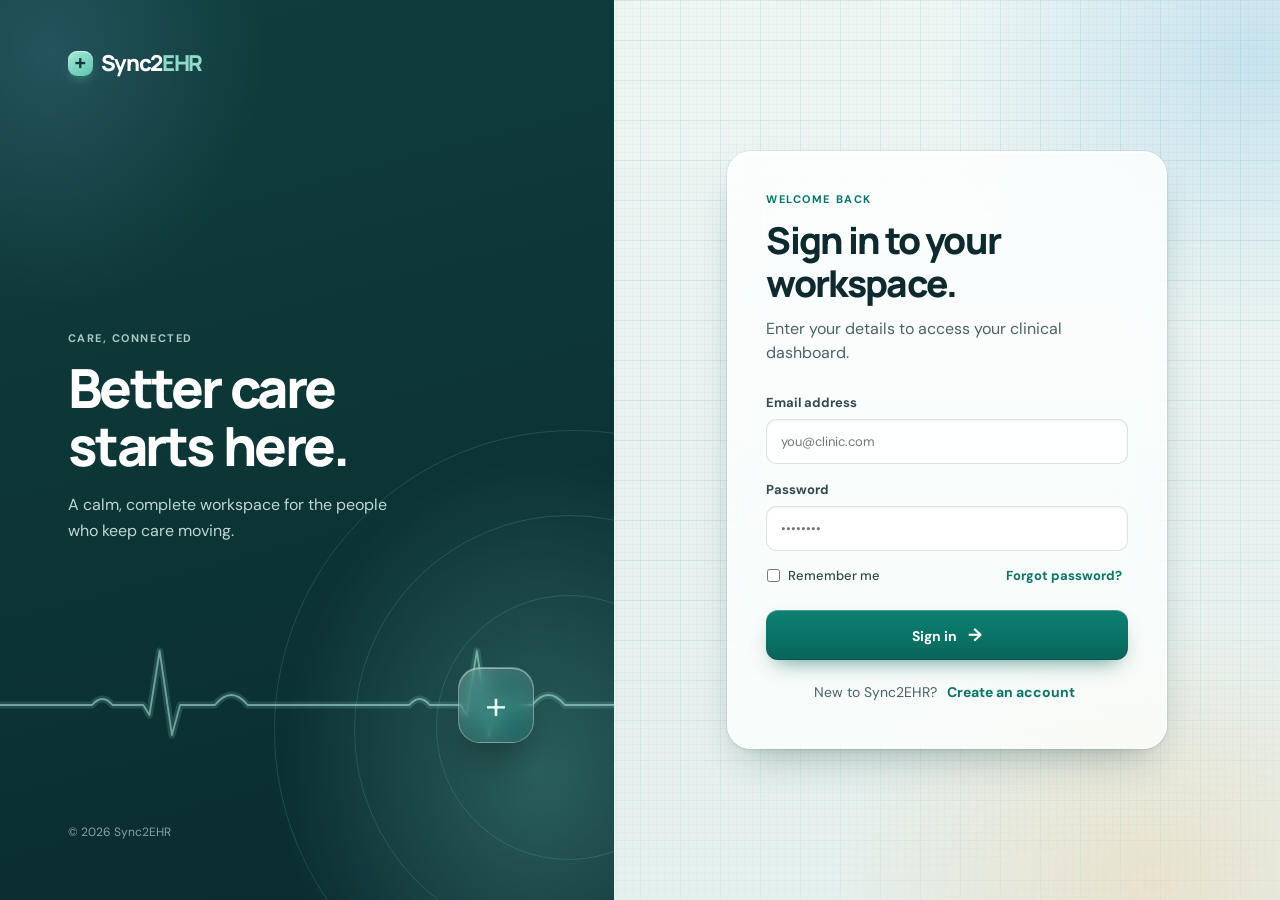
==== commit c1b80c10: "Add files via upload" ====
--- a/index.html
+++ b/index.html
@@ -8,6 +8,7 @@
   <link rel="preconnect" href="https://fonts.gstatic.com" crossorigin>
   <link href="https://fonts.googleapis.com/css2?family=DM+Sans:wght@400;500;600;700&family=Manrope:wght@500;600;700;800&display=swap" rel="stylesheet">
   <link rel="stylesheet" href="styles.css" />
+  <link rel="stylesheet" href="glass-v2.css" />
 </head>
 <body>
   <main id="authView" class="auth-shell">
@@ -32,8 +33,8 @@
         <label>Work email<input id="signupEmail" type="email" placeholder="you@clinic.com" required></label>
         <label>Password<input id="signupPassword" type="password" placeholder="At least 8 characters" required minlength="8"></label>
         <label>Confirm password<input id="confirmPassword" type="password" placeholder="Repeat your password" required></label>
-        <p id="authError" class="error hidden"></p>
-        <button class="primary wide" type="submit">Create account <span>→</span></button>
+        <p id="authError" class="error hidden" role="alert"></p>
+        <button class="primary wide" id="createAccountButton" type="submit">Create account <span>→</span></button>
         <p class="switcher">Already have an account? <button type="button" data-auth="signin">Sign in</button></p>
       </form>
     </section>
@@ -42,7 +43,7 @@
   <div id="appView" class="app hidden">
     <aside class="sidebar">
       <div class="brand side-brand"><span class="brand-mark">+</span><span>Sync2<span>EHR</span></span></div>
-      <div class="clinic-switch"><span class="clinic-icon">✦</span><div><b>Sync2Care Clinic</b><small>General practice</small></div><span>⌄</span></div>
+      <div class="clinic-switch"><span class="clinic-icon">✦</span><div><b>SynClinic</b><small>General practice</small></div><span>⌄</span></div>
       <nav>
         <button class="nav-item active" data-page="dashboard"><span>▦</span>Dashboard</button>
         <button class="nav-item" data-page="patients"><span>♙</span>Patients</button>
@@ -58,7 +59,7 @@
       <header class="topbar"><button class="mobile-menu">☰</button><div class="crumb"><span id="pageTitle">Dashboard</span><small id="pageDate"></small></div><div class="top-actions"><button class="icon-btn">⌕</button><button class="icon-btn notification">♧<i></i></button><div class="avatar">AM</div></div></header>
 
       <div class="page active" id="dashboard">
-        <div class="welcome"><div><p class="eyebrow teal" id="dashboardDate"></p><h1>Good morning, <span id="greetingName">Alex</span> <span>✦</span></h1><p>Here’s what’s happening at Sync2Care Clinic today.</p></div><button class="secondary" data-page="appointments">+ New appointment</button></div>
+        <div class="welcome"><div><p class="eyebrow teal" id="dashboardDate"></p><h1>Good morning, <span id="greetingName">Alex</span> <span>✦</span></h1><p>Here’s what’s happening at SynClinic today.</p></div><button class="secondary" data-page="appointments">+ New appointment</button></div>
         <div class="stat-grid"><article><span class="stat-icon mint">♙</span><div><small>Patients today</small><strong>24</strong><em class="positive">↑ 12%</em></div><div class="spark mint-line"></div></article><article><span class="stat-icon blue">◷</span><div><small>Appointments</small><strong>18</strong><em class="positive">↑ 8%</em></div><div class="spark blue-line"></div></article><article><span class="stat-icon amber">◈</span><div><small>Outstanding billing</small><strong>$8,420</strong><em class="muted">12 invoices</em></div><div class="spark amber-line"></div></article><article><span class="stat-icon coral">♧</span><div><small>Pending tasks</small><strong>7</strong><em class="negative">3 urgent</em></div><div class="spark coral-line"></div></article></div>
         <div class="training-banner"><strong>Training Mode</strong><span>This is a simulated EHR environment for student practice only. All data shown are fictional and intended solely for educational use.</span></div>
         <div class="dashboard-grid"><section class="card schedule"><div class="card-head"><div><h3>Today's schedule</h3><p>Thursday, 18 June</p></div><button class="link-btn" data-page="appointments">View calendar →</button></div><div class="timeline" id="scheduleList"></div></section><section class="card tasks"><div class="card-head"><div><h3>Tasks to review</h3><p>Keep your day on track</p></div><span class="round-badge">7</span></div><div class="task"><span class="dot coral-dot"></span><div><b>Lab results ready</b><p>4 patients awaiting review</p></div><button>Review</button></div><div class="task"><span class="dot amber-dot"></span><div><b>Prescription renewals</b><p>3 requests need approval</p></div><button>Review</button></div><div class="task"><span class="dot blue-dot"></span><div><b>Unsigned notes</b><p>2 notes from yesterday</p></div><button>Review</button></div><button class="view-all">View all tasks <span>→</span></button></section></div>
@@ -66,16 +67,17 @@
       </div>
 
       <div class="page" id="patients"><div class="page-intro"><div><p class="eyebrow teal">PATIENT DIRECTORY</p><h1>Patients</h1><p>Manage records and keep care personal.</p></div><button class="primary" id="addPatient">+ Add patient</button></div><div class="toolbar"><div class="search">⌕ <input id="patientSearch" placeholder="Search patients by name, MRN, or email"></div><button class="filter">⌄ Filters</button></div><section class="card directory"><div class="directory-head"><b>All patients <span id="patientCount"></span></b><span>Last updated</span></div><div id="patientList"></div></section></div>
-      <div class="page" id="appointments"><div class="page-intro"><div><p class="eyebrow teal">CARE CALENDAR</p><h1>Appointments</h1><p>Thursday, June 18 · 18 scheduled</p></div><button class="primary" id="addAppointment">+ New appointment</button></div><section class="calendar card"><div class="calendar-head"><button id="calendarPrev" aria-label="Previous month">‹</button><b id="calendarLabel">June 2026</b><button id="calendarNext" aria-label="Next month">›</button><button class="today" id="calendarToday">Today</button><div class="view-toggle"><button class="calendar-view active" data-calendar-view="day">Day</button><button class="calendar-view" data-calendar-view="week">Week</button><button class="calendar-view" data-calendar-view="month">Month</button></div></div><div id="calendarViewport"></div></section><section class="card appointment-list-card"><div class="card-head"><div><h3>Upcoming appointments</h3><p>Click an appointment to change or cancel it.</p></div></div><div id="appointmentList"></div></section></div>
+      <div class="page" id="appointments"><div class="page-intro"><div><p class="eyebrow teal">CARE CALENDAR</p><h1>Appointments</h1><p id="appointmentsDateSummary"></p></div><button class="primary" id="addAppointment">+ New appointment</button></div><section class="calendar card"><div class="calendar-head"><button id="calendarPrev" aria-label="Previous month">‹</button><b id="calendarLabel">June 2026</b><button id="calendarNext" aria-label="Next month">›</button><button class="today" id="calendarToday">Today</button><div class="view-toggle"><button class="calendar-view active" data-calendar-view="day">Day</button><button class="calendar-view" data-calendar-view="week">Week</button><button class="calendar-view" data-calendar-view="month">Month</button></div></div><div id="calendarViewport"></div></section><section class="card appointment-list-card"><div class="card-head"><div><h3>Upcoming appointments</h3><p>Click an appointment to change or cancel it.</p></div></div><div id="appointmentList"></div></section></div>
       <div class="page" id="billing"><div class="page-intro"><div><p class="eyebrow teal">REVENUE CENTER</p><h1>Billing & payments</h1><p>Stay on top of your practice's financial health.</p></div><button class="primary" id="newInvoice">+ Create invoice</button></div><div class="stat-grid billing-stats"><article class="billing-stat" data-billing-filter="Paid"><div><small>Collected this month</small><strong>$42,860</strong><em class="positive">↑ 14.2% vs May</em></div></article><article class="billing-stat" data-billing-filter="Pending"><div><small>Outstanding</small><strong>$8,420</strong><em class="muted">12 invoices</em></div></article><article class="billing-stat" data-billing-filter="claims"><div><small>Insurance claims</small><strong>28</strong><em class="positive">92% clean rate</em></div></article></div><section class="card invoice-card"><div class="card-head"><div><h3>Invoices</h3><p>Recent billing activity</p></div><button class="filter" id="invoiceFilter">All status ⌄</button></div><div id="invoiceList"></div></section></div>
       <div class="page" id="medical"><div class="page-intro"><div><p class="eyebrow teal">CLINICAL DOCUMENTATION</p><h1>Medical records</h1><p>Secure, organized clinical notes and history.</p></div><button class="primary">+ Create note</button></div><div class="records-layout"><section class="card record-list"><div class="search">⌕ <input placeholder="Find a patient or note"></div><div class="record selected"><div class="avatar sage">JO</div><div><b>Jordan Olsen</b><p>Progress note · Today</p></div><small>10:30 AM</small></div><div class="record"><div class="avatar violet">SP</div><div><b>Samira Patel</b><p>Lab results · Today</p></div><small>9:15 AM</small></div><div class="record"><div class="avatar peach">MC</div><div><b>Marcus Chen</b><p>Annual physical · Jun 17</p></div><small>Yesterday</small></div></section><section class="card clinical-note"><div class="card-head"><div><p class="eyebrow teal">PROGRESS NOTE</p><h3>Jordan Olsen</h3><p>June 18, 2026 · Dr. Alex Morgan</p></div><button class="filter">Edit note</button></div><hr><h4>Subjective</h4><p>Patient presents for follow-up regarding seasonal allergies. Reports symptoms have improved with current treatment plan.</p><h4>Assessment</h4><p>Allergic rhinitis — improving. No adverse medication effects reported.</p><h4>Plan</h4><p>Continue cetirizine 10mg daily. Follow up as needed if symptoms worsen.</p><div class="signature">Electronically signed by <b>Alex Morgan, MD</b> · Today, 10:42 AM</div></section></div></div>
       <div class="page" id="prescriptions"><div class="page-intro"><div><p class="eyebrow teal">MEDICATION MANAGEMENT</p><h1>Prescriptions</h1><p>Create, renew, and safely manage patient medications.</p></div><button class="primary" id="newPrescription">+ New prescription</button></div><div class="rx-workflow"><button class="rx-workflow-card" id="createRx"><span class="rx-icon">Rx</span><div><b>New prescription</b><small>Create and send medication orders</small></div><strong>+</strong></button><button class="rx-workflow-card" data-rx-workflow="refills"><span class="workflow-icon mint">↻</span><div><b>Refill requests</b><small>3 requests awaiting review</small></div><em>3</em></button><button class="rx-workflow-card" data-rx-workflow="messages"><span class="workflow-icon blue">✉</span><div><b>Pharmacy messages</b><small>2 pharmacy updates</small></div><em>2</em></button><button class="rx-workflow-card" data-rx-workflow="priorauth"><span class="workflow-icon amber">✓</span><div><b>Prior authorizations</b><small>1 authorization in progress</small></div><em>1</em></button></div><section class="card prescription-card"><div class="tabs" id="rxTabs"><button class="rx-tab active" data-rx-filter="active">Active <span>34</span></button><button class="rx-tab" data-rx-filter="pending">Pending renewal <i>3</i></button><button class="rx-tab" data-rx-filter="history">History</button></div><div id="rxList"></div></section></div>
       <div class="page" id="reports"><div class="page-intro"><div><p class="eyebrow teal">STUDENT REPORTING CENTER</p><h1>Reports</h1><p>Practice EHR reporting, billing review, claims tracking, and simple exports.</p></div><div class="report-export-actions"><button class="filter report-export" data-export="PDF">Export PDF</button><button class="filter report-export" data-export="CSV/Excel">Export CSV/Excel</button></div></div><section class="card report-filter-card"><div class="report-filters"><label>Date Range<input id="reportDateRange" type="text" value="June 1–30, 2026"></label><label>Patient Name<input id="reportPatientName" type="text" placeholder="All patients"></label><label>Provider<select id="reportProvider"><option>All providers</option><option>Dr. Alex Morgan</option><option>Dr. Kim Santos</option><option>Nurse Care Team</option></select></label><label>Status<select id="reportStatus"><option>All statuses</option><option>Completed</option><option>Cancelled</option><option>No-Show</option><option>New</option><option>Established</option><option>Referral</option><option>Terminated</option><option>Deceased</option><option>Paid</option><option>Pending</option><option>Partially Paid</option><option>Denied</option><option>Submitted</option><option>Resubmitted</option></select></label><button class="primary" id="applyReportFilters" type="button">Apply filters</button></div></section><div class="student-report-grid"><section class="card student-report-card" data-report-type="Appointment Report"><div class="card-head"><div><p class="eyebrow teal">SCHEDULING</p><h3>Appointment Report</h3><p>Practice tracking appointment outcomes.</p></div><span>View →</span></div><button data-report-metric="Total Appointments">Total Appointments <b>18</b></button><button data-report-metric="Completed Appointments">Completed Appointments <b>12</b></button><button data-report-metric="Cancelled Appointments">Cancelled Appointments <b>3</b></button><button data-report-metric="No-Show Appointments">No-Show Appointments <b>3</b></button></section><section class="card student-report-card" data-report-type="Patient Report"><div class="card-head"><div><p class="eyebrow teal">PATIENTS</p><h3>Patient Report</h3><p>Practice patient population reporting.</p></div><span>View →</span></div><button data-report-metric="Total Patients">Total Patients <b id="reportTotalPatients">0</b></button><button data-report-metric="New Patients">New Patients <b id="reportNewPatients">0</b></button><button data-report-metric="Established Patients">Established Patients <b id="reportEstablishedPatients">0</b></button><button data-report-metric="Referral Patients">Referral Patients <b id="reportReferralPatients">0</b></button><button data-report-metric="Terminated Patients">Terminated Patients <b id="reportTerminatedPatients">0</b></button><button data-report-metric="Deceased Patients">Deceased Patients <b id="reportDeceasedPatients">0</b></button></section><section class="card student-report-card" data-report-type="Billing Report"><div class="card-head"><div><p class="eyebrow teal">MEDICAL BILLING</p><h3>Billing Report</h3><p>Practice invoice aging and payment review.</p></div><span>View →</span></div><button data-report-metric="Total Invoices">Total Invoices <b id="reportTotalInvoices">0</b></button><button data-report-metric="Paid Invoices">Paid Invoices <b id="reportPaidInvoices">0</b></button><button data-report-metric="Pending Invoices">Pending Invoices <b id="reportPendingInvoices">0</b></button><button data-report-metric="Partially Paid Invoices">Partially Paid Invoices <b id="reportPartialInvoices">0</b></button><button data-report-metric="Denied Invoices">Denied Invoices <b>2</b></button><button data-report-metric="Total Amount Collected">Total Amount Collected <b id="reportCollected">$0</b></button><button data-report-metric="Outstanding Balance">Outstanding Balance <b id="reportOutstanding">$0</b></button></section><section class="card student-report-card" data-report-type="Claims Report"><div class="card-head"><div><p class="eyebrow teal">CLAIMS</p><h3>Claims Report</h3><p>Practice payer claim status tracking.</p></div><span>View →</span></div><button data-report-metric="Submitted Claims">Submitted Claims <b>28</b></button><button data-report-metric="Pending Claims">Pending Claims <b>9</b></button><button data-report-metric="Paid Claims">Paid Claims <b>14</b></button><button data-report-metric="Denied Claims">Denied Claims <b>3</b></button><button data-report-metric="Resubmitted Claims">Resubmitted Claims <b>2</b></button></section></div><section class="card report-results-card"><div class="card-head"><div><h3>Report Preview</h3><p>Click any report item above to inspect details for practice.</p></div><span id="reportActiveLabel">All reports</span></div><div id="studentReportPreview"></div></section></div>
-      <div class="page" id="profile"><div class="page-intro"><div><p class="eyebrow teal">ACCOUNT SETTINGS</p><h1>Profile</h1><p>Manage your personal details and workspace preferences.</p></div></div><section class="card profile-card"><div class="photo-row"><div id="profileAvatar" class="profile-avatar">AM</div><div><h3>Your profile photo</h3><p>PNG, JPG, or WEBP. Max size 5MB.</p><label class="secondary upload">Upload photo<input id="photoUpload" type="file" accept="image/*"></label></div></div><hr><div class="profile-fields"><label>Full name<input id="profileName" value="Alex Morgan"></label><label>Professional title<input value="Physician · General Practice"></label><label>Work email<input id="profileEmail" value="alex@northstarclinic.com"></label><label>Phone number<input value="(415) 555-0148"></label></div><button class="primary" id="saveProfile">Save changes</button></section><section class="danger card"><div><h3>Sign out of Sync2EHR</h3><p>You'll need to sign in again to access your clinical workspace.</p></div><button id="logout" class="danger-btn">Log out</button></section></div>
+      <div class="page" id="profile"><div class="page-intro"><div><p class="eyebrow teal">ACCOUNT SETTINGS</p><h1>Profile</h1><p>Manage your personal details and workspace preferences.</p></div></div><section class="card profile-card"><div class="photo-row"><div id="profileAvatar" class="profile-avatar">AM</div><div><h3>Your profile photo</h3><p>PNG, JPG, or WEBP. Max size 5MB.</p><label class="secondary upload">Upload photo<input id="photoUpload" type="file" accept="image/*"></label></div></div><hr><div class="profile-fields"><label>Full name<input id="profileName" value="Alex Morgan"></label><label>Professional title<input value="Physician · General Practice"></label><label>Work email<input id="profileEmail" value="alex@synclinic.com"></label><label>Phone number<input value="(415) 555-0148"></label></div><button class="primary" id="saveProfile">Save changes</button></section><section class="danger card"><div><h3>Sign out of Sync2EHR</h3><p>You'll need to sign in again to access your clinical workspace.</p></div><button id="logout" class="danger-btn">Log out</button></section></div>
     </section>
   </div>
   <div id="modal" class="modal hidden"><div class="modal-box"><button class="close">×</button><h2 id="modalTitle">Add patient</h2><form id="modalForm"><div id="modalFields"></div><button class="primary wide" type="submit">Save details</button></form></div></div>
   <div id="toast" class="toast hidden"></div>
   <script src="app.js"></script>
+  <script src="pharmacy.js"></script>
 </body>
 </html>
--- a/styles.css
+++ b/styles.css
@@ -22,3 +22,15 @@
 .phone-combo{display:flex;gap:7px;margin-top:7px}.phone-combo select{width:100px!important;flex:0 0 100px;margin-top:0!important}.phone-combo input{margin-top:0!important;flex:1}
 .rx-workflow{display:grid;grid-template-columns:repeat(4,1fr);gap:14px;margin-bottom:20px}.rx-workflow-card{display:flex;align-items:center;gap:10px;background:#fff;border:1px solid var(--line);border-radius:10px;padding:15px;text-align:left;cursor:pointer}.rx-workflow-card:hover{border-color:#9ed9ce;background:#fbfefd}.rx-workflow-card b{display:block;font-size:12px;color:var(--ink)}.rx-workflow-card small{display:block;font-size:10px;color:var(--muted);margin-top:3px}.rx-workflow-card strong{margin-left:auto;color:var(--teal);font-size:20px}.rx-workflow-card em{margin-left:auto;background:#e3f4ef;color:#107f70;font-size:11px;font-style:normal;font-weight:700;border-radius:20px;padding:4px 8px}.workflow-icon{width:32px;height:32px;border-radius:8px;display:grid;place-items:center;font-size:16px}.workflow-queue{border-top:1px solid var(--line)}.workflow-item{display:flex;justify-content:space-between;align-items:center;width:100%;background:#fff;border:0;border-bottom:1px solid var(--line);padding:13px 0;text-align:left;font-size:11px;color:#738287;cursor:pointer}.workflow-item:hover{background:#f6faf9}.workflow-item b,.workflow-item small{display:block}.workflow-item b{font-size:13px;color:#31494e;margin-bottom:3px}.workflow-item>span:last-child{color:#0a877a;font-weight:700}@media(max-width:900px){.rx-workflow{grid-template-columns:repeat(2,1fr)}}@media(max-width:620px){.rx-workflow{grid-template-columns:1fr}.rx-workflow-card{padding:12px}}
 #greetingName{color:inherit!important;font-size:inherit!important}
+.time-slot{height:69px;padding:8px 12px}
+.cal-event time{display:block;font-size:9px;font-weight:700;line-height:1.1;opacity:.8;margin-bottom:2px}
+.cal-event small{display:block;margin-top:2px;font-size:8px;font-weight:800;text-transform:uppercase;letter-spacing:.2px;opacity:.75}
+.month-event{overflow:hidden;text-overflow:ellipsis;white-space:nowrap}
+.month-event time{font-weight:700;margin-right:4px}
+
+/* Appointment editor: make Save and Delete equal, deliberate actions. */
+#deleteAppointment{display:none}
+#modal[data-type="edit-appointment-v2"] #modalForm{display:grid;grid-template-columns:minmax(0,1fr) minmax(0,1fr);gap:10px}
+#modal[data-type="edit-appointment-v2"] #modalFields{grid-column:1/-1}
+#modal[data-type="edit-appointment-v2"] #modalForm>button[type="submit"],#modal[data-type="edit-appointment-v2"] #deleteAppointment{display:block;width:100%;margin:0;min-height:54px}
+#modal[data-type="edit-appointment-v2"] #deleteAppointment{background:#d9574c;color:#fff;box-shadow:0 5px 12px #d9574c2b}
--- a/glass-v2.css
+++ b/glass-v2.css
@@ -0,0 +1,489 @@
+/* ==========================================================================
+   Sync2EHR · Glass v2 theme layer
+   --------------------------------------------------------------------------
+   Load AFTER styles.css:  <link rel="stylesheet" href="glass-v2.css" />
+   Roll back by deleting that one line. No markup, text or JS changes.
+
+   Concept: frosted clinic glass over chart paper. A faint ECG-style grid and
+   soft "sea-glass" daylight sit behind every pane, so the frost is visible
+   (the grid blurs away under each panel) while text stays on near-opaque
+   glass for readability.
+   ========================================================================== */
+
+:root{
+  /* palette */
+  --g-ink:#0f2a2e;          /* primary text */
+  --g-ink-2:#33494f;        /* secondary text */
+  --g-muted:#4b6268;        /* captions, helper text */
+  --g-faint:#566d73;        /* table headers, time labels */
+  --g-sea:#097468;          /* brand teal for text and accents (AA on the lightest pane) */
+  --g-sea-deep:#086358;     /* teal text on tinted surfaces */
+  --g-lagoon:#8fd3c8;       /* light accent on dark glass */
+  --g-daylight:#d99a3e;     /* training-mode / warm accent */
+
+  /* glass surfaces */
+  --g-pane-strong:rgba(255,255,255,.80);
+  --g-pane-soft:rgba(255,255,255,.46);
+  --g-edge:rgba(255,255,255,.72);
+  --g-hair:rgba(15,42,46,.09);
+  --g-row:rgba(15,42,46,.07);
+  --g-hover:rgba(11,127,115,.07);
+  --g-blur:blur(22px) saturate(170%);
+  --g-blur-lite:blur(12px) saturate(150%);
+  --g-shadow:inset 0 1px 0 rgba(255,255,255,.9),0 0 0 1px rgba(15,42,46,.05),0 10px 30px -14px rgba(13,59,57,.28),0 2px 6px -2px rgba(13,59,57,.08);
+  --g-shadow-lift:inset 0 1px 0 rgba(255,255,255,.95),0 0 0 1px rgba(15,42,46,.07),0 20px 44px -18px rgba(13,59,57,.38),0 3px 8px -3px rgba(13,59,57,.10);
+
+  /* radius hierarchy: shell > pane > tile > control */
+  --g-r-shell:24px;
+  --g-r-pane:18px;
+  --g-r-tile:12px;
+  --g-r-ctl:10px;
+
+  /* re-point the original tokens so untouched rules pick up the new tones */
+  --ink:#0f2a2e;
+  --muted:#4b6268;
+  --line:rgba(15,42,46,.10);
+  --teal:#097468;
+
+  /* icons (stroke icons drawn for this theme, used as CSS masks) */
+  --i-dashboard:url("data:image/svg+xml,%3Csvg xmlns='http://www.w3.org/2000/svg' viewBox='0 0 24 24' fill='none' stroke='black' stroke-width='1.8' stroke-linecap='round' stroke-linejoin='round'%3E%3Crect x='3.5' y='3.5' width='7' height='7' rx='2'/%3E%3Crect x='13.5' y='3.5' width='7' height='7' rx='2'/%3E%3Crect x='3.5' y='13.5' width='7' height='7' rx='2'/%3E%3Crect x='13.5' y='13.5' width='7' height='7' rx='2'/%3E%3C/svg%3E");
+  --i-patients:url("data:image/svg+xml,%3Csvg xmlns='http://www.w3.org/2000/svg' viewBox='0 0 24 24' fill='none' stroke='black' stroke-width='1.8' stroke-linecap='round' stroke-linejoin='round'%3E%3Ccircle cx='9' cy='8' r='3.5'/%3E%3Cpath d='M2.5 20c.8-3.6 3.4-5.5 6.5-5.5s5.7 1.9 6.5 5.5'/%3E%3Cpath d='M15.5 4.8a3.3 3.3 0 0 1 0 6.4M18 14.8c1.9.7 3.1 2.4 3.5 5.2'/%3E%3C/svg%3E");
+  --i-calendar:url("data:image/svg+xml,%3Csvg xmlns='http://www.w3.org/2000/svg' viewBox='0 0 24 24' fill='none' stroke='black' stroke-width='1.8' stroke-linecap='round' stroke-linejoin='round'%3E%3Crect x='3.5' y='5' width='17' height='15.5' rx='3'/%3E%3Cpath d='M3.5 10h17M8 3v4M16 3v4M8 14h2M12 14h2M8 17.5h2'/%3E%3C/svg%3E");
+  --i-record:url("data:image/svg+xml,%3Csvg xmlns='http://www.w3.org/2000/svg' viewBox='0 0 24 24' fill='none' stroke='black' stroke-width='1.8' stroke-linecap='round' stroke-linejoin='round'%3E%3Cpath d='M14 3.5H7A2.5 2.5 0 0 0 4.5 6v12A2.5 2.5 0 0 0 7 20.5h10a2.5 2.5 0 0 0 2.5-2.5V9z'/%3E%3Cpath d='M14 3.5V9h5.5M8.5 13h7M8.5 16.5h5'/%3E%3C/svg%3E");
+  --i-pill:url("data:image/svg+xml,%3Csvg xmlns='http://www.w3.org/2000/svg' viewBox='0 0 24 24' fill='none' stroke='black' stroke-width='1.8' stroke-linecap='round' stroke-linejoin='round'%3E%3Crect x='2.5' y='8.5' width='19' height='7' rx='3.5' transform='rotate(-45 12 12)'/%3E%3Cpath d='M9.5 9.5l5 5'/%3E%3C/svg%3E");
+  --i-card:url("data:image/svg+xml,%3Csvg xmlns='http://www.w3.org/2000/svg' viewBox='0 0 24 24' fill='none' stroke='black' stroke-width='1.8' stroke-linecap='round' stroke-linejoin='round'%3E%3Crect x='2.5' y='5.5' width='19' height='13' rx='2.5'/%3E%3Cpath d='M2.5 10h19M6.5 14.5h4'/%3E%3C/svg%3E");
+  --i-chart:url("data:image/svg+xml,%3Csvg xmlns='http://www.w3.org/2000/svg' viewBox='0 0 24 24' fill='none' stroke='black' stroke-width='1.8' stroke-linecap='round' stroke-linejoin='round'%3E%3Cpath d='M4 20h16'/%3E%3Crect x='5.5' y='11' width='3' height='6' rx='1'/%3E%3Crect x='10.5' y='5.5' width='3' height='11.5' rx='1'/%3E%3Crect x='15.5' y='13' width='3' height='4' rx='1'/%3E%3C/svg%3E");
+  --i-shield:url("data:image/svg+xml,%3Csvg xmlns='http://www.w3.org/2000/svg' viewBox='0 0 24 24' fill='none' stroke='black' stroke-width='1.8' stroke-linecap='round' stroke-linejoin='round'%3E%3Cpath d='M12 3l7.5 3v5.5c0 4.6-3.2 8-7.5 9.5-4.3-1.5-7.5-4.9-7.5-9.5V6z'/%3E%3Ccircle cx='12' cy='10.5' r='2.3'/%3E%3Cpath d='M8.4 16.3c.9-1.6 2.1-2.4 3.6-2.4s2.7.8 3.6 2.4'/%3E%3C/svg%3E");
+  --i-user:url("data:image/svg+xml,%3Csvg xmlns='http://www.w3.org/2000/svg' viewBox='0 0 24 24' fill='none' stroke='black' stroke-width='1.8' stroke-linecap='round' stroke-linejoin='round'%3E%3Ccircle cx='12' cy='12' r='9'/%3E%3Ccircle cx='12' cy='10' r='3'/%3E%3Cpath d='M6.6 18.2c1.3-2 3.1-3 5.4-3s4.1 1 5.4 3'/%3E%3C/svg%3E");
+  --i-help:url("data:image/svg+xml,%3Csvg xmlns='http://www.w3.org/2000/svg' viewBox='0 0 24 24' fill='none' stroke='black' stroke-width='1.8' stroke-linecap='round' stroke-linejoin='round'%3E%3Ccircle cx='12' cy='12' r='9'/%3E%3Cpath d='M9.6 9.3a2.5 2.5 0 0 1 4.8.9c0 1.7-2.4 2.2-2.4 3.6M12 17h.01'/%3E%3C/svg%3E");
+  --i-search:url("data:image/svg+xml,%3Csvg xmlns='http://www.w3.org/2000/svg' viewBox='0 0 24 24' fill='none' stroke='black' stroke-width='1.8' stroke-linecap='round' stroke-linejoin='round'%3E%3Ccircle cx='11' cy='11' r='6.5'/%3E%3Cpath d='M20 20l-4.2-4.2'/%3E%3C/svg%3E");
+  --i-bell:url("data:image/svg+xml,%3Csvg xmlns='http://www.w3.org/2000/svg' viewBox='0 0 24 24' fill='none' stroke='black' stroke-width='1.8' stroke-linecap='round' stroke-linejoin='round'%3E%3Cpath d='M6 16.5V11a6 6 0 0 1 12 0v5.5l1.5 2h-15z'/%3E%3Cpath d='M10 21a2 2 0 0 0 4 0'/%3E%3C/svg%3E");
+  --i-tasks:url("data:image/svg+xml,%3Csvg xmlns='http://www.w3.org/2000/svg' viewBox='0 0 24 24' fill='none' stroke='black' stroke-width='1.8' stroke-linecap='round' stroke-linejoin='round'%3E%3Crect x='4' y='3.5' width='16' height='17' rx='3'/%3E%3Cpath d='M8 9l1.5 1.5L12 8M8 15l1.5 1.5L12 14M14.5 9.5h2M14.5 15.5h2'/%3E%3C/svg%3E");
+}
+
+/* ---------- canvas: daylight pools + chart-paper grid ---------- */
+html{background:#e8f1ef}
+body{background:transparent;color:var(--g-ink);-webkit-font-smoothing:antialiased;text-rendering:optimizeLegibility}
+body::before{
+  content:"";position:fixed;inset:0;z-index:-2;pointer-events:none;
+  background:
+    radial-gradient(42vmax 36vmax at 4% 2%,rgba(117,207,190,.55),transparent 62%),
+    radial-gradient(38vmax 34vmax at 98% 6%,rgba(158,207,233,.48),transparent 64%),
+    radial-gradient(40vmax 34vmax at 90% 98%,rgba(242,194,123,.28),transparent 62%),
+    radial-gradient(36vmax 30vmax at 16% 96%,rgba(143,211,200,.38),transparent 64%),
+    linear-gradient(180deg,#eef6f4,#e5efed);
+}
+body::after{
+  content:"";position:fixed;inset:0;z-index:-1;pointer-events:none;
+  background-image:
+    linear-gradient(rgba(11,127,115,.075) 1px,transparent 1px),
+    linear-gradient(90deg,rgba(11,127,115,.075) 1px,transparent 1px),
+    linear-gradient(rgba(11,127,115,.032) 1px,transparent 1px),
+    linear-gradient(90deg,rgba(11,127,115,.032) 1px,transparent 1px);
+  background-size:40px 40px,40px 40px,8px 8px,8px 8px;
+  -webkit-mask-image:radial-gradient(130% 95% at 55% 35%,#000 35%,transparent 90%);
+          mask-image:radial-gradient(130% 95% at 55% 35%,#000 35%,transparent 90%);
+}
+::selection{background:rgba(11,127,115,.20)}
+*{scrollbar-width:thin;scrollbar-color:rgba(15,42,46,.22) transparent}
+::-webkit-scrollbar{width:10px;height:10px}
+::-webkit-scrollbar-thumb{background:rgba(15,42,46,.18);border-radius:10px;border:3px solid transparent;background-clip:padding-box}
+::-webkit-scrollbar-track{background:transparent}
+
+/* ---------- keyboard focus (was missing on most buttons) ---------- */
+:where(button,a,[tabindex]):focus-visible{outline:2px solid var(--g-sea);outline-offset:2px;border-radius:10px}
+.sidebar :focus-visible{outline-color:var(--g-lagoon)}
+
+/* ---------- type ---------- */
+/* the original rules name Manrope with no fallback, so headings turned serif whenever Google Fonts was slow or blocked */
+.brand,.art-copy h1,.auth-form h2,.crumb span,.welcome h1,.page-intro h1,.stat-grid strong,.card-head h3,.card h3,.calendar-head b,
+.profile-avatar,.modal-box h2,.training-banner strong,.student-report-card button b,.billing-summary b,.access-stat-grid strong,
+.report-modal h3,.pdf-preview span{font-family:Manrope,"DM Sans",system-ui,-apple-system,"Segoe UI",sans-serif}
+.welcome h1,.page-intro h1{font-weight:800;letter-spacing:-.035em;color:var(--g-ink)}
+.welcome h1 span{color:var(--g-daylight)}
+.eyebrow{letter-spacing:.14em}
+.teal,.eyebrow.teal{color:var(--g-sea)}
+.card-head h3,.card h3{letter-spacing:-.02em;color:var(--g-ink)}
+.stat-grid strong,.access-stat-grid strong,.billing-summary b,.student-report-card button b,.report-preview-item b,.appt time b{font-variant-numeric:tabular-nums}
+.positive{color:#0b6e53}
+.negative{color:#b03d2b}
+.muted{color:var(--g-faint)}
+.error{color:#b03d2b}
+.empty-state{color:var(--g-muted)}
+
+/* ---------- sign-in ---------- */
+.auth-art{
+  isolation:isolate;
+  background:
+    radial-gradient(60% 50% at 88% 86%,rgba(117,207,190,.30),transparent 70%),
+    radial-gradient(50% 40% at 8% 6%,rgba(126,170,225,.20),transparent 70%),
+    linear-gradient(165deg,#0f3e3c 0%,#0a2c2f 100%);
+}
+.auth-art .brand,.art-copy,.art-footer{position:relative;z-index:2}
+.art-copy h1{letter-spacing:-.045em}
+.art-copy p:not(.eyebrow){color:#c0d6d3}
+.art-orbits i{border-color:rgba(160,230,214,.15)}
+/* the one deliberate motion: an ECG trace drawn once behind the frosted tile */
+.auth-art::after{
+  content:"";position:absolute;left:0;right:0;bottom:145px;height:120px;z-index:-1;pointer-events:none;opacity:.6;
+  background:url("data:image/svg+xml,%3Csvg xmlns='http://www.w3.org/2000/svg' viewBox='0 0 600 120' preserveAspectRatio='none' fill='none' stroke-linecap='round' stroke-linejoin='round'%3E%3Cpath d='M0 70H90q10-12 20 0h30l6 10 10-64 12 84 8-30h34q16-20 32 0h158q10-12 20 0h30l6 10 10-64 12 84 8-30h34q16-20 32 0h48' stroke='%2391e0cf' stroke-opacity='.28' stroke-width='7' vector-effect='non-scaling-stroke'/%3E%3Cpath d='M0 70H90q10-12 20 0h30l6 10 10-64 12 84 8-30h34q16-20 32 0h158q10-12 20 0h30l6 10 10-64 12 84 8-30h34q16-20 32 0h48' stroke='%23b4efe2' stroke-width='1.8' vector-effect='non-scaling-stroke'/%3E%3C/svg%3E") center/100% 100% no-repeat;
+  -webkit-mask-image:linear-gradient(90deg,#000 0 45%,transparent 55% 100%);
+          mask-image:linear-gradient(90deg,#000 0 45%,transparent 55% 100%);
+  -webkit-mask-size:240% 100%;mask-size:240% 100%;
+  -webkit-mask-position:100% 0;mask-position:100% 0;
+  animation:g-trace 2.6s cubic-bezier(.4,0,.2,1) .35s forwards;
+}
+@keyframes g-trace{to{-webkit-mask-position:0 0;mask-position:0 0}}
+.pulse{
+  transform:none;bottom:157px;right:80px;width:76px;height:76px;border-radius:22px;
+  background:linear-gradient(145deg,rgba(255,255,255,.22),rgba(255,255,255,.06));
+  border:1px solid rgba(255,255,255,.30);
+  -webkit-backdrop-filter:blur(10px) saturate(160%);backdrop-filter:blur(10px) saturate(160%);
+  color:#e2fcf5;font-size:40px;font-weight:300;
+  box-shadow:inset 0 1px 0 rgba(255,255,255,.45),0 24px 40px -18px rgba(0,0,0,.55);
+}
+.brand>span>span{color:#8fdcca}
+.brand-mark{border-radius:9px;background:linear-gradient(145deg,#a8ead9,#5cc3ad);box-shadow:inset 0 1px 0 rgba(255,255,255,.6),0 6px 14px -6px rgba(92,195,173,.8)}
+.auth-panel{background:transparent;padding:32px 0}
+.auth-form{
+  width:min(440px,90%);padding:40px 38px 32px;border-radius:var(--g-r-shell);
+  background:linear-gradient(180deg,rgba(255,255,255,.84),rgba(255,255,255,.74));
+  border:1px solid var(--g-edge);box-shadow:var(--g-shadow-lift);
+  -webkit-backdrop-filter:var(--g-blur);backdrop-filter:var(--g-blur);
+}
+.auth-form h2{letter-spacing:-.045em;color:var(--g-ink)}
+.check input{accent-color:var(--g-sea)}
+.invite-only-note{background:rgba(255,255,255,.55);border-color:rgba(15,42,46,.08);color:var(--g-muted)}
+
+/* ---------- form controls ---------- */
+.auth-form input:not([type=checkbox]),.profile-fields input,.modal-box input:not([type=checkbox]):not([type=radio]),.modal-box select,.modal-box textarea,
+.report-filters input,.report-filters select,.invite-student-card input{
+  background:rgba(255,255,255,.74);border:1px solid rgba(15,42,46,.14);border-radius:var(--g-r-ctl);color:var(--g-ink);
+  box-shadow:inset 0 1px 2px rgba(15,42,46,.05);transition:border-color .15s,box-shadow .15s,background-color .15s;
+}
+.auth-form input:focus,.profile-fields input:focus,.modal-box input:focus,.modal-box select:focus,.modal-box textarea:focus,
+.report-filters input:focus,.report-filters select:focus,.invite-student-card input:focus{
+  outline:none;background:#fff;border-color:rgba(11,127,115,.6);box-shadow:0 0 0 4px rgba(11,127,115,.14);
+}
+.auth-form label,.profile-fields label,.modal-box label,.report-filters label,.invite-student-card label{color:var(--g-ink-2)}
+.search{background:var(--g-pane-strong);border:1px solid rgba(15,42,46,.10);border-radius:12px;color:var(--g-muted);box-shadow:inset 0 1px 0 rgba(255,255,255,.85),0 6px 16px -10px rgba(13,59,57,.25)}
+.search input{background:transparent;color:var(--g-ink)}
+.search:focus-within{border-color:rgba(11,127,115,.5);box-shadow:0 0 0 4px rgba(11,127,115,.12)}
+.record-list .search{background:rgba(255,255,255,.55)}
+
+/* ---------- buttons ---------- */
+.primary{
+  border-radius:12px;color:#fff;
+  background:linear-gradient(180deg,#0c8073 0%,#0a7266 55%,#08655a 100%);
+  box-shadow:inset 0 1px 0 rgba(255,255,255,.26),inset 0 -1px 0 rgba(0,0,0,.12),0 10px 22px -10px rgba(8,99,88,.7);
+  transition:transform .15s,box-shadow .15s,filter .15s;
+}
+.primary:hover{filter:brightness(1.07);transform:translateY(-1px)}
+.primary:active{transform:none;filter:none}
+.secondary{border-radius:12px;background:rgba(11,127,115,.10);color:var(--g-sea-deep);border:1px solid rgba(11,127,115,.18);box-shadow:inset 0 1px 0 rgba(255,255,255,.6)}
+.secondary:hover{background:rgba(11,127,115,.16)}
+.filter{background:var(--g-pane-strong);border:1px solid rgba(15,42,46,.11);border-radius:var(--g-r-ctl);color:var(--g-ink-2);box-shadow:inset 0 1px 0 rgba(255,255,255,.85)}
+.filter:hover{background:#fff}
+.danger-btn{background:rgba(214,74,58,.09);color:#a23426;border:1px solid rgba(214,74,58,.20);border-radius:var(--g-r-ctl)}
+.danger-btn:hover{background:rgba(214,74,58,.15)}
+.link-btn,.switcher button{color:var(--g-sea)}
+
+/* ---------- sidebar: floating dark sea-glass ---------- */
+.sidebar{
+  top:12px;left:12px;bottom:12px;width:244px;min-height:0;padding:22px 12px 14px;
+  border-radius:var(--g-r-shell);overflow-x:hidden;overflow-y:auto;scrollbar-width:none;
+  background:linear-gradient(180deg,rgba(13,64,62,.86),rgba(8,40,43,.90));
+  -webkit-backdrop-filter:var(--g-blur);backdrop-filter:var(--g-blur);
+  border:1px solid rgba(255,255,255,.10);
+  box-shadow:inset 0 1px 0 rgba(255,255,255,.10),0 28px 56px -28px rgba(5,30,32,.6),0 2px 6px -2px rgba(5,30,32,.25);
+}
+.sidebar::-webkit-scrollbar{display:none}
+.clinic-switch{background:rgba(255,255,255,.06);border:1px solid rgba(255,255,255,.10);border-radius:12px;margin:30px 0 18px}
+.nav-item{position:relative;border-radius:11px;color:#bcd6d1;padding:10px 12px;transition:background-color .15s,color .15s}
+.nav-item:hover{background:rgba(255,255,255,.07);color:#fff}
+.nav-item.active{
+  color:#fff;background:linear-gradient(180deg,rgba(255,255,255,.17),rgba(255,255,255,.08));
+  box-shadow:inset 0 1px 0 rgba(255,255,255,.16),0 8px 18px -10px rgba(0,0,0,.6);
+}
+.nav-item.active::before{content:"";position:absolute;left:-12px;top:10px;bottom:10px;width:3px;border-radius:0 3px 3px 0;background:var(--g-lagoon);box-shadow:0 0 12px rgba(143,211,200,.8)}
+.nav-item>span{
+  font-size:0!important;width:20px;height:20px;flex:0 0 20px;opacity:.9;
+  background:currentColor;
+  -webkit-mask:var(--g-icon) center/20px 20px no-repeat;mask:var(--g-icon) center/20px 20px no-repeat;
+}
+.nav-item.active>span{color:var(--g-lagoon);opacity:1}
+.nav-item[data-page="dashboard"]{--g-icon:var(--i-dashboard)}
+.nav-item[data-page="patients"]{--g-icon:var(--i-patients)}
+.nav-item[data-page="appointments"]{--g-icon:var(--i-calendar)}
+.nav-item[data-page="medical"]{--g-icon:var(--i-record)}
+.nav-item[data-page="prescriptions"]{--g-icon:var(--i-pill)}
+.nav-item[data-page="billing"]{--g-icon:var(--i-card)}
+.nav-item[data-page="reports"]{--g-icon:var(--i-chart)}
+.nav-item[data-page="students"]{--g-icon:var(--i-shield)}
+.nav-item[data-page="profile"]{--g-icon:var(--i-user)}
+.side-bottom .nav-item:not([data-page]){--g-icon:var(--i-help)}
+.nav-item em{background:rgba(143,211,200,.20);color:#d2f6ee;border:1px solid rgba(143,211,200,.32);font-variant-numeric:tabular-nums}
+.side-bottom{border-top-color:rgba(255,255,255,.08)}
+
+/* ---------- content frame + floating top bar ---------- */
+.content{margin-left:256px;width:calc(100% - 256px);padding:0 16px}
+.topbar{
+  position:sticky;top:12px;z-index:3;max-width:1500px;height:64px;margin:12px auto 0;padding:0 12px 0 22px;
+  background:rgba(255,255,255,.58);border:1px solid var(--g-edge);border-radius:var(--g-r-pane);
+  -webkit-backdrop-filter:var(--g-blur);backdrop-filter:var(--g-blur);box-shadow:var(--g-shadow);
+}
+.crumb span{letter-spacing:-.02em;color:var(--g-ink)}
+.crumb small{color:var(--g-faint)}
+.top-actions{gap:10px}
+.icon-btn{width:38px;height:38px;border-radius:12px;display:grid;place-items:center;font-size:0;color:var(--g-ink-2);background:rgba(255,255,255,.55);border:1px solid rgba(15,42,46,.08)}
+.icon-btn::before{content:"";width:18px;height:18px;background:currentColor;-webkit-mask:var(--g-icon) center/18px 18px no-repeat;mask:var(--g-icon) center/18px 18px no-repeat}
+.top-actions .icon-btn:first-child{--g-icon:var(--i-search)}
+.icon-btn.notification{--g-icon:var(--i-bell)}
+.notification i{right:9px;top:8px;width:7px;height:7px;box-shadow:0 0 0 2px #fff}
+.page{padding:28px 0 56px}
+
+/* ---------- glass panes ---------- */
+.card,.stat-grid article,.erx-table,.rx-workflow-card{
+  background:linear-gradient(180deg,rgba(255,255,255,.70),rgba(255,255,255,.58));
+  border:1px solid var(--g-edge);border-radius:var(--g-r-pane);box-shadow:var(--g-shadow);
+  -webkit-backdrop-filter:var(--g-blur);backdrop-filter:var(--g-blur);
+}
+.stat-grid article{background:linear-gradient(180deg,rgba(255,255,255,.62),rgba(255,255,255,.50))}
+.stat-grid strong{font-size:27px;color:var(--g-ink)}
+.stat-grid small,.access-stat-grid small{color:var(--g-muted)}
+.access-stat-grid strong{color:var(--g-ink)}
+.spark{display:none} /* decorative lines did not come from any data */
+.card.danger{border-color:rgba(214,74,58,.22);background:linear-gradient(180deg,rgba(255,244,241,.74),rgba(255,255,255,.58))}
+.clinical-note hr,.profile-card hr{border-top-color:var(--g-hair)}
+
+/* icon tiles */
+.stat-icon,.workflow-icon,.rx-icon{border-radius:11px;box-shadow:inset 0 1px 0 rgba(255,255,255,.7)}
+.stat-icon{font-size:0}
+.stat-icon::before{content:"";width:18px;height:18px;background:currentColor;-webkit-mask:var(--g-icon) center/18px 18px no-repeat;mask:var(--g-icon) center/18px 18px no-repeat}
+.stat-grid article:nth-child(1) .stat-icon{--g-icon:var(--i-patients)}
+.stat-grid article:nth-child(2) .stat-icon{--g-icon:var(--i-calendar)}
+.stat-grid article:nth-child(3) .stat-icon{--g-icon:var(--i-card)}
+.stat-grid article:nth-child(4) .stat-icon{--g-icon:var(--i-tasks)}
+.mint{background:rgba(86,188,169,.18);color:#0b6e5f}
+.blue{background:rgba(114,152,216,.18);color:#33589a}
+.amber{background:rgba(230,163,59,.20);color:#8d5a0a}
+.coral{background:rgba(239,130,107,.18);color:#a8422e}
+.rx-icon{background:rgba(11,127,115,.12);color:var(--g-sea-deep)}
+
+/* training notice: warm "daylight" tint so it reads as a simulation notice, not clinical UI */
+.training-banner{
+  background:linear-gradient(90deg,rgba(242,194,123,.26),rgba(255,255,255,.52) 65%);
+  border:1px solid rgba(214,145,40,.24);border-radius:14px;
+  box-shadow:inset 0 1px 0 rgba(255,255,255,.7);
+  -webkit-backdrop-filter:var(--g-blur-lite);backdrop-filter:var(--g-blur-lite);
+}
+.training-banner strong{color:#7f4f08}
+.training-banner span{color:#4d4430}
+
+/* ---------- lists, rows, headers ---------- */
+.table-row,.directory-row,.invoice,.billing-row,.erx-row,.appointment-row,.report-invoice,.task,.metric,.workflow-item,.rx,
+.access-user-row,.student-report-card button,.quick-reports button,.month-day,.cal-col,.weekdays span,.month-weekdays span,
+.calendar-head,.weekdays,.month-weekdays,.tabs,.erx-table h3,.erx-head,.billing-header,.directory-head,.access-list-card .card-head,
+.student-report-card .card-head,.workflow-queue{border-color:var(--g-row)}
+.billing-row,.erx-row,.appointment-row,.report-invoice,.rx-row,.invoice-row,.student-report-card button,.quick-reports button,.workflow-item{background:transparent}
+.billing-row:hover,.erx-row:hover,.appointment-row:hover,.report-invoice:hover,.rx-row:hover,.workflow-item:hover,.patient-detail:hover,
+.quick-reports button:hover{background:var(--g-hover)}
+.student-report-card button:hover{background:var(--g-hover);color:var(--g-sea-deep)}
+.table-header,.billing-header,.erx-head,.directory-head span{color:var(--g-faint)}
+.billing-header,.erx-head,.directory-head{background:rgba(255,255,255,.38)}
+.billing-row,.erx-row,.appointment-row,.report-invoice,.workflow-item{color:var(--g-ink-2)}
+.billing-row small,.appointment-row small,.report-invoice small,.directory-row .patient-name small,.record small,.rx small,.checkup{color:var(--g-muted)}
+.appt-date,.appointment-row>span:last-child,.report-invoice>span:last-child,.workflow-item>span:last-child{color:var(--g-sea-deep)}
+.student-report-card button b{color:var(--g-sea-deep)}
+.student-report-card .card-head>span{color:var(--g-sea-deep)}
+.more{color:var(--g-muted)}
+
+/* status pills: tinted glass with a hairline in the same hue */
+.pill,.claim-pill,.appt-tag,.protected-admin,.round-badge{border:1px solid transparent;font-variant-numeric:tabular-nums}
+.claim-pill,.pill.gray,.appointment-status.completed{background:rgba(15,42,46,.07);color:#3a4f54;border-color:rgba(15,42,46,.10)}
+.pill.green,.appointment-status.scheduled,.appointment-status.confirmed,.claim-pill.paid,.protected-admin{background:rgba(22,150,112,.12);color:#0a6449;border-color:rgba(22,150,112,.22)}
+.pill.amber,.appointment-status.rescheduled,.claim-pill.pending,.claim-pill.submitted,.claim-pill.resubmitted{background:rgba(214,145,40,.15);color:#7f4f08;border-color:rgba(214,145,40,.26)}
+.appointment-status.cancelled,.appointment-status.no-show,.claim-pill.denied{background:rgba(214,74,58,.10);color:#9d3325;border-color:rgba(214,74,58,.22)}
+.appointment-status.checked-in{background:rgba(83,127,192,.12);color:#2c5089;border-color:rgba(83,127,192,.24)}
+.appt-tag,.round-badge{background:rgba(11,127,115,.10);color:var(--g-sea-deep);border-color:rgba(11,127,115,.16);border-radius:999px}
+.appt-tag{padding:4px 9px}
+
+/* dashboard */
+.appt{grid-template-columns:64px 12px 1fr auto} /* times like "11:00 AM" no longer wrap */
+.timeline:before{left:77px;border-left-color:rgba(15,42,46,.12)}
+.appt time{color:var(--g-faint)}
+.appt time b{color:var(--g-ink)}
+.task button{background:rgba(11,127,115,.10);color:var(--g-sea-deep);border-radius:8px}
+.view-all{color:var(--g-sea-deep)}
+
+/* calendar */
+.calendar-head button{color:var(--g-ink-2)}
+.calendar-head .today{background:var(--g-pane-strong);border:1px solid rgba(15,42,46,.12);border-radius:var(--g-r-ctl);color:var(--g-ink-2)}
+.view-toggle{background:rgba(15,42,46,.06);border-radius:11px;padding:3px}
+.view-toggle .calendar-view{color:var(--g-muted);border-radius:8px}
+.view-toggle .calendar-view.active{background:rgba(255,255,255,.94);color:var(--g-sea-deep);box-shadow:inset 0 1px 0 #fff,0 2px 6px -2px rgba(13,59,57,.28)}
+.weekdays span,.month-weekdays span,.time-slot{color:var(--g-faint)}
+.weekdays .today-col{background:rgba(11,127,115,.08);color:var(--g-sea-deep)}
+.calendar-body{background:repeating-linear-gradient(to bottom,transparent 0,transparent 68px,rgba(15,42,46,.07) 69px)}
+.cal-col.today-bg{background:rgba(11,127,115,.045)}
+.cal-event{border-radius:8px;box-shadow:inset 0 1px 0 rgba(255,255,255,.55)}
+.event-mint{background:rgba(86,188,169,.22);color:#0b564d;border-left:3px solid #2fa08c}
+.event-blue{background:rgba(114,152,216,.22);color:#294a7d;border-left:3px solid #5d86cf}
+.event-peach{background:rgba(225,123,101,.20);color:#7d3426;border-left:3px solid #d26a52}
+.month-day.outside{background:rgba(255,255,255,.22);color:#7f9296}
+.month-event{background:rgba(86,188,169,.22);color:#0b564d;border-radius:6px}
+
+/* tabs (eRx) */
+.tabs .rx-tab{color:var(--g-muted)}
+.tabs .rx-tab.active{color:var(--g-sea-deep);border-bottom-color:var(--g-sea)}
+.erx-subtabs button{background:var(--g-pane-strong);border:1px solid rgba(15,42,46,.10);color:var(--g-ink-2);box-shadow:inset 0 1px 0 rgba(255,255,255,.85)}
+.erx-subtabs button.active{background:linear-gradient(180deg,#0c8073,#08655a);border-color:transparent;color:#fff;box-shadow:inset 0 1px 0 rgba(255,255,255,.25),0 8px 16px -10px rgba(8,99,88,.7)}
+.erx-banner{
+  background:linear-gradient(120deg,rgba(143,211,200,.30),rgba(255,255,255,.56) 70%);border:1px solid var(--g-edge);border-radius:var(--g-r-pane);
+  box-shadow:var(--g-shadow);-webkit-backdrop-filter:var(--g-blur-lite);backdrop-filter:var(--g-blur-lite);
+}
+.erx-banner b{color:var(--g-sea-deep)}
+.erx-banner p{color:var(--g-ink-2)}
+.erx-patient-header div{
+  background:linear-gradient(180deg,rgba(255,255,255,.70),rgba(255,255,255,.58));border:1px solid var(--g-edge);border-radius:14px;
+  box-shadow:var(--g-shadow);-webkit-backdrop-filter:var(--g-blur-lite);backdrop-filter:var(--g-blur-lite);
+}
+.erx-patient-header small{color:var(--g-faint)}
+.erx-patient-header button{display:block;color:var(--g-sea-deep)}
+.erx-table{border-radius:var(--g-r-pane)}
+.erx-safety div{background:rgba(255,255,255,.50);border:1px solid rgba(15,42,46,.08);color:var(--g-ink-2)}
+.erx-safety span{background:rgba(15,42,46,.06)}
+.rx-workflow-card{transition:transform .15s,box-shadow .15s,border-color .15s}
+.rx-workflow-card:hover{background:linear-gradient(180deg,rgba(255,255,255,.82),rgba(255,255,255,.70));border-color:rgba(11,127,115,.28);box-shadow:var(--g-shadow-lift);transform:translateY(-1px)}
+.rx-workflow-card em{background:rgba(11,127,115,.12);color:var(--g-sea-deep)}
+.rx-workflow-card strong{color:var(--g-sea)}
+.rx-workflow-card small{color:var(--g-muted)}
+
+/* records, details, summaries: etched glass inside a pane */
+.record{border-radius:12px}
+.record:hover,.medical-record-item:hover{background:var(--g-hover)}
+.record.selected,.medical-record-item.selected{background:rgba(11,127,115,.11);box-shadow:inset 0 0 0 1px rgba(11,127,115,.18)}
+.soap-box,.record-meta-grid div,.billing-summary div,.detail-grid div,.report-preview-item,.signature,.additional-notes-field,.access-security-note{
+  background:rgba(255,255,255,.48);border:1px solid rgba(15,42,46,.07);box-shadow:inset 0 1px 0 rgba(255,255,255,.75);
+}
+.soap-box h4{color:var(--g-sea-deep)}
+.soap-box p,.clinical-note>p{color:var(--g-ink-2)}
+.record-meta-grid small,.billing-summary small,.detail-grid small,.report-preview-item small,.signature{color:var(--g-muted)}
+.report-preview-item b{color:var(--g-sea-deep)}
+.export-note{background:rgba(143,211,200,.20);border:1px solid rgba(11,127,115,.16);color:#1d4642}
+.detail-banner{background:linear-gradient(120deg,rgba(143,211,200,.30),rgba(255,255,255,.55));border:1px solid var(--g-edge);border-radius:14px}
+.detail-banner b{color:var(--g-sea-deep)}
+.pdf-preview{background:rgba(255,236,230,.72);border-color:rgba(214,74,58,.22);border-radius:12px}
+
+/* avatars (longhands so uploaded profile photos still cover the circle) */
+.avatar,.profile-avatar,.access-user-avatar{
+  background-color:#d6efe8;background-image:linear-gradient(140deg,#c9efe6,#d6e4f7);color:#0b5c53;
+  box-shadow:inset 0 1px 0 rgba(255,255,255,.8),0 0 0 1px rgba(11,127,115,.12);
+}
+.avatar.sage{background-image:linear-gradient(140deg,#dcefdf,#cfe8d6);color:#3b6e48}
+.avatar.violet{background-image:linear-gradient(140deg,#ece4f7,#dfd6f2);color:#634a8f}
+.avatar.peach{background-image:linear-gradient(140deg,#fae6da,#f4d9cb);color:#9a5a3e}
+.top-actions .avatar{width:38px;height:38px}
+
+/* student access */
+.access-user-identity small,.access-window small{color:var(--g-muted)}
+.access-user-identity .access-id{color:var(--g-faint)}
+
+/* ---------- modal + toast ---------- */
+.modal{background:rgba(8,36,38,.34);-webkit-backdrop-filter:blur(8px) saturate(120%);backdrop-filter:blur(8px) saturate(120%)}
+.modal-box{
+  border-radius:var(--g-r-shell);padding:28px 28px 24px;
+  background:linear-gradient(180deg,rgba(255,255,255,.93),rgba(255,255,255,.86));
+  border:1px solid rgba(255,255,255,.8);
+  box-shadow:inset 0 1px 0 #fff,0 0 0 1px rgba(15,42,46,.06),0 40px 80px -30px rgba(5,30,32,.55);
+  animation:g-rise .22s cubic-bezier(.2,.8,.2,1);
+}
+@keyframes g-rise{from{opacity:0;transform:translateY(8px) scale(.985)}}
+.modal-box h2{letter-spacing:-.03em;color:var(--g-ink);padding-right:96px}
+.close{width:34px;height:34px;border-radius:10px;display:grid;place-items:center;top:18px;right:18px;font-size:22px;line-height:1;color:var(--g-ink-2)}
+.close:hover{background:rgba(15,42,46,.06)}
+.modal-expand{top:20px;right:58px;border-radius:9px;background:rgba(11,127,115,.10);color:var(--g-sea-deep)}
+.modal-expand:hover{background:rgba(11,127,115,.16)}
+.toast{
+  background:rgba(12,52,51,.88);border:1px solid rgba(255,255,255,.12);border-radius:14px;
+  -webkit-backdrop-filter:blur(14px) saturate(140%);backdrop-filter:blur(14px) saturate(140%);
+  box-shadow:0 18px 40px -18px rgba(5,30,32,.6);animation:g-toast .25s cubic-bezier(.2,.8,.2,1);
+}
+@keyframes g-toast{from{opacity:0;transform:translateY(8px)}}
+
+/* ---------- tablet: icon rail ---------- */
+@media(max-width:900px){
+  .sidebar{width:68px;padding:18px 8px 12px}
+  .content{margin-left:80px;width:calc(100% - 80px);padding:0 12px}
+  .sidebar .nav-item,.sidebar .nav-item:not(.active){font-size:0;justify-content:center;padding:11px 0}
+  .nav-item.active::before{left:-8px}
+  .nav-item em{position:absolute;top:3px;right:5px;margin:0;padding:1px 5px;font-size:9px}
+  .side-brand{padding:0;justify-content:center}
+  .clinic-switch{padding:8px;justify-content:center;margin:24px 0 16px}
+  .page{padding:24px 0 48px}
+}
+
+/* ---------- phone: floating bottom dock (the sidebar was hidden with no way to navigate) ---------- */
+@media(max-width:620px){
+  .sidebar{
+    display:flex;flex-direction:row;align-items:stretch;top:auto;left:10px;right:10px;bottom:calc(10px + env(safe-area-inset-bottom));
+    width:auto;height:auto;min-height:0;padding:6px;border-radius:22px;z-index:6;overflow:visible;
+  }
+  .side-brand,.clinic-switch{display:none}
+  .sidebar nav{
+    display:flex;flex:1 1 auto;min-width:0;gap:2px;overflow-x:auto;scrollbar-width:none;
+    -webkit-mask-image:linear-gradient(90deg,#000 88%,transparent);mask-image:linear-gradient(90deg,#000 88%,transparent); /* hints that the dock scrolls */
+  }
+  .sidebar nav::-webkit-scrollbar{display:none}
+  .side-bottom{display:flex;margin:0;padding:0 0 0 6px;border-top:0;border-left:1px solid rgba(255,255,255,.10)}
+  .side-bottom .nav-item:not([data-page]){display:none} /* Help center has no action yet */
+  .sidebar .nav-item,.sidebar .nav-item:not(.active){
+    flex:0 0 auto;width:auto;min-width:64px;margin:0;padding:8px 8px 7px;flex-direction:column;justify-content:center;gap:4px;
+    font-size:10px;line-height:1.1;text-align:center;white-space:nowrap;
+  }
+  .nav-item.active::before{left:34%;right:34%;top:2px;bottom:auto;width:auto;height:3px;border-radius:0 0 3px 3px}
+  .nav-item em{top:3px;right:8px}
+  .content{margin:0;width:100%;padding:0 12px calc(96px + env(safe-area-inset-bottom))}
+  .mobile-menu{display:none} /* it had no action; the dock replaces it */
+  .topbar{top:10px;margin-top:10px;height:58px;padding:0 10px 0 16px}
+  .top-actions{gap:8px}
+  .page{padding:20px 0 24px}
+  .welcome h1,.page-intro h1{font-size:24px}
+  .stat-grid strong{font-size:20px}
+  .auth-panel{padding:24px 0}
+  .auth-form{padding:30px 22px 26px}
+  .erx-subtabs button{border-radius:12px}
+  /* patient directory: stack visit and concern under the name instead of four squeezed columns */
+  .directory-row{grid-template-columns:1fr 32px;gap:6px 10px;padding:14px 16px}
+  .directory-row>.patient-name{grid-column:1;grid-row:1}
+  .directory-row>button{grid-column:2;grid-row:1}
+  .directory-row>span{grid-column:1;padding-left:38px}
+  .toast{left:12px;right:12px;bottom:calc(94px + env(safe-area-inset-bottom))}
+}
+
+/* ---------- graceful fallbacks ---------- */
+@supports not ((-webkit-backdrop-filter:blur(1px)) or (backdrop-filter:blur(1px))){
+  .card,.stat-grid article,.erx-table,.rx-workflow-card,.topbar,.auth-form,.erx-patient-header div{background:rgba(255,255,255,.95)}
+  .sidebar{background:#0d3d3b}
+}
+@media(prefers-reduced-transparency:reduce){
+  .card,.stat-grid article,.erx-table,.rx-workflow-card,.topbar,.auth-form,.erx-patient-header div,.erx-banner,.training-banner{background:#fff;-webkit-backdrop-filter:none;backdrop-filter:none}
+  .sidebar{background:#0d3d3b;-webkit-backdrop-filter:none;backdrop-filter:none}
+  .modal{-webkit-backdrop-filter:none;backdrop-filter:none;background:rgba(8,36,38,.55)}
+}
+@media(prefers-reduced-motion:reduce){
+  *,*::before,*::after{animation:none!important;transition:none!important}
+  .auth-art::after{-webkit-mask-image:none;mask-image:none}
+}
+
+/* ---------- pharmacy directory & messages (used by pharmacy.js) ---------- */
+.erx-table-head{display:flex;align-items:center;justify-content:space-between;gap:12px;padding:12px 16px 12px 20px;border-bottom:1px solid var(--g-row)}
+.erx-table-head h3{padding:0;margin:0;border:0}
+.erx-table-head .primary{padding:9px 14px;font-size:13px}
+.erx-pharmacy-grid{grid-template-columns:1.3fr .8fr .9fr .9fr 1.8fr}
+.erx-static,.erx-static:hover{cursor:default;background:transparent}
+.pharmacy-message-text{white-space:pre-line;margin-top:14px}
+.modal-box input,.modal-box select,.modal-box textarea{font-weight:400}
+.modal-box input[readonly]{background:rgba(15,42,46,.04);border-style:dashed;color:var(--g-ink-2)}
+/* read-only detail windows: hide the "Save details" button there, since nothing can be saved (the × still closes) */
+#modal[data-type="details"] #modalForm>button[type="submit"]{display:none}
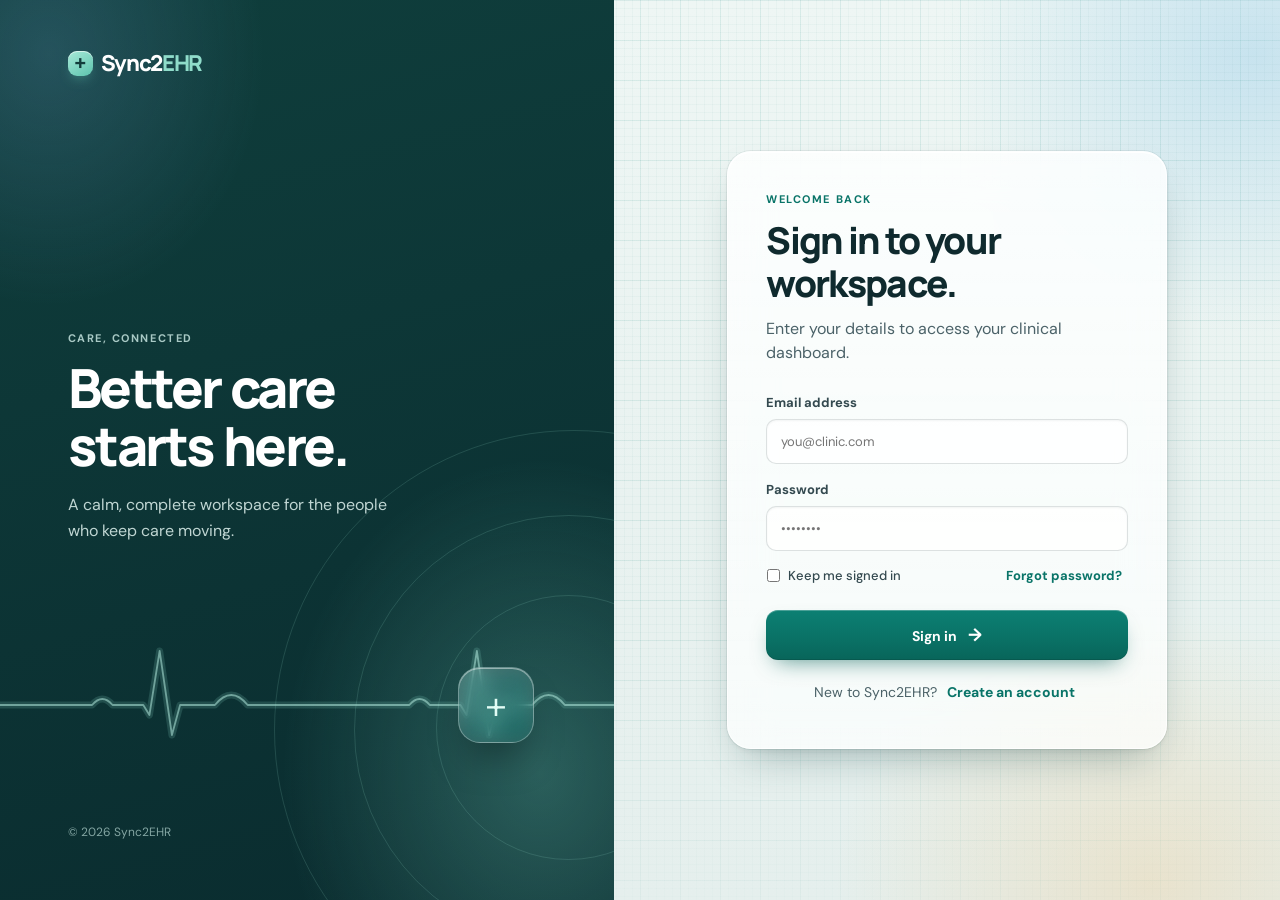
==== commit e67b7b1e: "Add files via upload" ====
--- a/index.html
+++ b/index.html
@@ -7,8 +7,10 @@
   <link rel="preconnect" href="https://fonts.googleapis.com">
   <link rel="preconnect" href="https://fonts.gstatic.com" crossorigin>
   <link href="https://fonts.googleapis.com/css2?family=DM+Sans:wght@400;500;600;700&family=Manrope:wght@500;600;700;800&display=swap" rel="stylesheet">
-  <link rel="stylesheet" href="styles.css" />
-  <link rel="stylesheet" href="glass-v2.css" />
+  <link rel="stylesheet" href="styles.css?v=20261113" />
+  <link rel="stylesheet" href="glass-v2.css?v=20261113" />
+  <link rel="stylesheet" href="referrals.css?v=20261113" />
+  <link rel="stylesheet" href="workflow.css?v=20261113" />
 </head>
 <body>
   <main id="authView" class="auth-shell">
@@ -23,7 +25,7 @@
         <p class="eyebrow teal">WELCOME BACK</p><h2>Sign in to your<br>workspace.</h2><p class="form-note">Enter your details to access your clinical dashboard.</p>
         <label>Email address<input id="loginEmail" type="email" placeholder="you@clinic.com" required></label>
         <label>Password<input id="loginPassword" type="password" placeholder="••••••••" required></label>
-        <div class="form-row"><label class="check"><input type="checkbox"><span>Remember me</span></label><button type="button" class="link-btn">Forgot password?</button></div>
+        <div class="form-row"><label class="check"><input type="checkbox" id="rememberMe"><span>Keep me signed in</span></label><button type="button" class="link-btn">Forgot password?</button></div>
         <button class="primary wide" type="submit">Sign in <span>→</span></button>
         <p class="switcher">New to Sync2EHR? <button type="button" data-auth="signup">Create an account</button></p>
       </form>
@@ -47,7 +49,7 @@
       <nav>
         <button class="nav-item active" data-page="dashboard"><span>▦</span>Dashboard</button>
         <button class="nav-item" data-page="patients"><span>♙</span>Patients</button>
-        <button class="nav-item" data-page="appointments"><span>◷</span>Appointments <em>3</em></button>
+        <button class="nav-item" data-page="appointments"><span>◷</span>Appointments <em hidden>0</em></button>
         <button class="nav-item" data-page="medical"><span>▤</span>Medical records</button>
         <button class="nav-item" data-page="prescriptions"><span>♧</span>Prescriptions</button>
         <button class="nav-item" data-page="billing"><span>◈</span>Billing</button>
@@ -62,22 +64,24 @@
         <div class="welcome"><div><p class="eyebrow teal" id="dashboardDate"></p><h1>Good morning, <span id="greetingName">Alex</span> <span>✦</span></h1><p>Here’s what’s happening at SynClinic today.</p></div><button class="secondary" data-page="appointments">+ New appointment</button></div>
         <div class="stat-grid"><article><span class="stat-icon mint">♙</span><div><small>Patients today</small><strong>24</strong><em class="positive">↑ 12%</em></div><div class="spark mint-line"></div></article><article><span class="stat-icon blue">◷</span><div><small>Appointments</small><strong>18</strong><em class="positive">↑ 8%</em></div><div class="spark blue-line"></div></article><article><span class="stat-icon amber">◈</span><div><small>Outstanding billing</small><strong>$8,420</strong><em class="muted">12 invoices</em></div><div class="spark amber-line"></div></article><article><span class="stat-icon coral">♧</span><div><small>Pending tasks</small><strong>7</strong><em class="negative">3 urgent</em></div><div class="spark coral-line"></div></article></div>
         <div class="training-banner"><strong>Training Mode</strong><span>This is a simulated EHR environment for student practice only. All data shown are fictional and intended solely for educational use.</span></div>
-        <div class="dashboard-grid"><section class="card schedule"><div class="card-head"><div><h3>Today's schedule</h3><p>Thursday, 18 June</p></div><button class="link-btn" data-page="appointments">View calendar →</button></div><div class="timeline" id="scheduleList"></div></section><section class="card tasks"><div class="card-head"><div><h3>Tasks to review</h3><p>Keep your day on track</p></div><span class="round-badge">7</span></div><div class="task"><span class="dot coral-dot"></span><div><b>Lab results ready</b><p>4 patients awaiting review</p></div><button>Review</button></div><div class="task"><span class="dot amber-dot"></span><div><b>Prescription renewals</b><p>3 requests need approval</p></div><button>Review</button></div><div class="task"><span class="dot blue-dot"></span><div><b>Unsigned notes</b><p>2 notes from yesterday</p></div><button>Review</button></div><button class="view-all">View all tasks <span>→</span></button></section></div>
+        <div class="dashboard-grid"><section class="card schedule"><div class="card-head"><div><h3>Today's schedule</h3><p></p></div><button class="link-btn" data-page="appointments">View calendar →</button></div><div class="timeline" id="scheduleList"></div></section><section class="card tasks"><div class="card-head"><div><h3>Tasks to review</h3><p>Keep your day on track</p></div><span class="round-badge">7</span></div><div class="task"><span class="dot coral-dot"></span><div><b>Lab results ready</b><p>4 patients awaiting review</p></div><button>Review</button></div><div class="task"><span class="dot amber-dot"></span><div><b>Prescription renewals</b><p>3 requests need approval</p></div><button>Review</button></div><div class="task"><span class="dot blue-dot"></span><div><b>Unsigned notes</b><p>2 notes from yesterday</p></div><button>Review</button></div><button class="view-all">View all tasks <span>→</span></button></section></div>
         <section class="card patients-card"><div class="card-head"><div><h3>Recent patients</h3><p>Recently added or updated patient records</p></div><button class="link-btn" data-page="patients">View all patients →</button></div><div class="patient-table"><div class="table-row table-header"><span>Patient</span><span>Last visit</span><span>Primary concern</span><span>Status</span><span></span></div><div id="recentPatients"></div></div></section>
       </div>
 
-      <div class="page" id="patients"><div class="page-intro"><div><p class="eyebrow teal">PATIENT DIRECTORY</p><h1>Patients</h1><p>Manage records and keep care personal.</p></div><button class="primary" id="addPatient">+ Add patient</button></div><div class="toolbar"><div class="search">⌕ <input id="patientSearch" placeholder="Search patients by name, MRN, or email"></div><button class="filter">⌄ Filters</button></div><section class="card directory"><div class="directory-head"><b>All patients <span id="patientCount"></span></b><span>Last updated</span></div><div id="patientList"></div></section></div>
+      <div class="page" id="patients"><div class="page-intro"><div><p class="eyebrow teal">PATIENT DIRECTORY</p><h1>Patients</h1><p>Manage records and keep care personal.</p></div><button class="primary" id="addPatient">+ Add patient</button></div><div class="toolbar"><div class="search">⌕ <input id="patientSearch" placeholder="Search patients by name, MRN, or email"></div><label class="filter wf-select-label">Status<select id="patientStatusFilter" aria-label="Filter patients by status"><option>All</option><option>New</option><option>Established</option><option>Referral</option><option>Terminated</option><option>Deceased</option></select></label></div><section class="card directory"><div class="directory-head"><b>All patients <span id="patientCount"></span></b><span>Last visit · Next visit</span></div><div id="patientList"></div></section></div>
       <div class="page" id="appointments"><div class="page-intro"><div><p class="eyebrow teal">CARE CALENDAR</p><h1>Appointments</h1><p id="appointmentsDateSummary"></p></div><button class="primary" id="addAppointment">+ New appointment</button></div><section class="calendar card"><div class="calendar-head"><button id="calendarPrev" aria-label="Previous month">‹</button><b id="calendarLabel">June 2026</b><button id="calendarNext" aria-label="Next month">›</button><button class="today" id="calendarToday">Today</button><div class="view-toggle"><button class="calendar-view active" data-calendar-view="day">Day</button><button class="calendar-view" data-calendar-view="week">Week</button><button class="calendar-view" data-calendar-view="month">Month</button></div></div><div id="calendarViewport"></div></section><section class="card appointment-list-card"><div class="card-head"><div><h3>Upcoming appointments</h3><p>Click an appointment to change or cancel it.</p></div></div><div id="appointmentList"></div></section></div>
       <div class="page" id="billing"><div class="page-intro"><div><p class="eyebrow teal">REVENUE CENTER</p><h1>Billing & payments</h1><p>Stay on top of your practice's financial health.</p></div><button class="primary" id="newInvoice">+ Create invoice</button></div><div class="stat-grid billing-stats"><article class="billing-stat" data-billing-filter="Paid"><div><small>Collected this month</small><strong>$42,860</strong><em class="positive">↑ 14.2% vs May</em></div></article><article class="billing-stat" data-billing-filter="Pending"><div><small>Outstanding</small><strong>$8,420</strong><em class="muted">12 invoices</em></div></article><article class="billing-stat" data-billing-filter="claims"><div><small>Insurance claims</small><strong>28</strong><em class="positive">92% clean rate</em></div></article></div><section class="card invoice-card"><div class="card-head"><div><h3>Invoices</h3><p>Recent billing activity</p></div><button class="filter" id="invoiceFilter">All status ⌄</button></div><div id="invoiceList"></div></section></div>
       <div class="page" id="medical"><div class="page-intro"><div><p class="eyebrow teal">CLINICAL DOCUMENTATION</p><h1>Medical records</h1><p>Secure, organized clinical notes and history.</p></div><button class="primary">+ Create note</button></div><div class="records-layout"><section class="card record-list"><div class="search">⌕ <input placeholder="Find a patient or note"></div><div class="record selected"><div class="avatar sage">JO</div><div><b>Jordan Olsen</b><p>Progress note · Today</p></div><small>10:30 AM</small></div><div class="record"><div class="avatar violet">SP</div><div><b>Samira Patel</b><p>Lab results · Today</p></div><small>9:15 AM</small></div><div class="record"><div class="avatar peach">MC</div><div><b>Marcus Chen</b><p>Annual physical · Jun 17</p></div><small>Yesterday</small></div></section><section class="card clinical-note"><div class="card-head"><div><p class="eyebrow teal">PROGRESS NOTE</p><h3>Jordan Olsen</h3><p>June 18, 2026 · Dr. Alex Morgan</p></div><button class="filter">Edit note</button></div><hr><h4>Subjective</h4><p>Patient presents for follow-up regarding seasonal allergies. Reports symptoms have improved with current treatment plan.</p><h4>Assessment</h4><p>Allergic rhinitis — improving. No adverse medication effects reported.</p><h4>Plan</h4><p>Continue cetirizine 10mg daily. Follow up as needed if symptoms worsen.</p><div class="signature">Electronically signed by <b>Alex Morgan, MD</b> · Today, 10:42 AM</div></section></div></div>
       <div class="page" id="prescriptions"><div class="page-intro"><div><p class="eyebrow teal">MEDICATION MANAGEMENT</p><h1>Prescriptions</h1><p>Create, renew, and safely manage patient medications.</p></div><button class="primary" id="newPrescription">+ New prescription</button></div><div class="rx-workflow"><button class="rx-workflow-card" id="createRx"><span class="rx-icon">Rx</span><div><b>New prescription</b><small>Create and send medication orders</small></div><strong>+</strong></button><button class="rx-workflow-card" data-rx-workflow="refills"><span class="workflow-icon mint">↻</span><div><b>Refill requests</b><small>3 requests awaiting review</small></div><em>3</em></button><button class="rx-workflow-card" data-rx-workflow="messages"><span class="workflow-icon blue">✉</span><div><b>Pharmacy messages</b><small>2 pharmacy updates</small></div><em>2</em></button><button class="rx-workflow-card" data-rx-workflow="priorauth"><span class="workflow-icon amber">✓</span><div><b>Prior authorizations</b><small>1 authorization in progress</small></div><em>1</em></button></div><section class="card prescription-card"><div class="tabs" id="rxTabs"><button class="rx-tab active" data-rx-filter="active">Active <span>34</span></button><button class="rx-tab" data-rx-filter="pending">Pending renewal <i>3</i></button><button class="rx-tab" data-rx-filter="history">History</button></div><div id="rxList"></div></section></div>
-      <div class="page" id="reports"><div class="page-intro"><div><p class="eyebrow teal">STUDENT REPORTING CENTER</p><h1>Reports</h1><p>Practice EHR reporting, billing review, claims tracking, and simple exports.</p></div><div class="report-export-actions"><button class="filter report-export" data-export="PDF">Export PDF</button><button class="filter report-export" data-export="CSV/Excel">Export CSV/Excel</button></div></div><section class="card report-filter-card"><div class="report-filters"><label>Date Range<input id="reportDateRange" type="text" value="June 1–30, 2026"></label><label>Patient Name<input id="reportPatientName" type="text" placeholder="All patients"></label><label>Provider<select id="reportProvider"><option>All providers</option><option>Dr. Alex Morgan</option><option>Dr. Kim Santos</option><option>Nurse Care Team</option></select></label><label>Status<select id="reportStatus"><option>All statuses</option><option>Completed</option><option>Cancelled</option><option>No-Show</option><option>New</option><option>Established</option><option>Referral</option><option>Terminated</option><option>Deceased</option><option>Paid</option><option>Pending</option><option>Partially Paid</option><option>Denied</option><option>Submitted</option><option>Resubmitted</option></select></label><button class="primary" id="applyReportFilters" type="button">Apply filters</button></div></section><div class="student-report-grid"><section class="card student-report-card" data-report-type="Appointment Report"><div class="card-head"><div><p class="eyebrow teal">SCHEDULING</p><h3>Appointment Report</h3><p>Practice tracking appointment outcomes.</p></div><span>View →</span></div><button data-report-metric="Total Appointments">Total Appointments <b>18</b></button><button data-report-metric="Completed Appointments">Completed Appointments <b>12</b></button><button data-report-metric="Cancelled Appointments">Cancelled Appointments <b>3</b></button><button data-report-metric="No-Show Appointments">No-Show Appointments <b>3</b></button></section><section class="card student-report-card" data-report-type="Patient Report"><div class="card-head"><div><p class="eyebrow teal">PATIENTS</p><h3>Patient Report</h3><p>Practice patient population reporting.</p></div><span>View →</span></div><button data-report-metric="Total Patients">Total Patients <b id="reportTotalPatients">0</b></button><button data-report-metric="New Patients">New Patients <b id="reportNewPatients">0</b></button><button data-report-metric="Established Patients">Established Patients <b id="reportEstablishedPatients">0</b></button><button data-report-metric="Referral Patients">Referral Patients <b id="reportReferralPatients">0</b></button><button data-report-metric="Terminated Patients">Terminated Patients <b id="reportTerminatedPatients">0</b></button><button data-report-metric="Deceased Patients">Deceased Patients <b id="reportDeceasedPatients">0</b></button></section><section class="card student-report-card" data-report-type="Billing Report"><div class="card-head"><div><p class="eyebrow teal">MEDICAL BILLING</p><h3>Billing Report</h3><p>Practice invoice aging and payment review.</p></div><span>View →</span></div><button data-report-metric="Total Invoices">Total Invoices <b id="reportTotalInvoices">0</b></button><button data-report-metric="Paid Invoices">Paid Invoices <b id="reportPaidInvoices">0</b></button><button data-report-metric="Pending Invoices">Pending Invoices <b id="reportPendingInvoices">0</b></button><button data-report-metric="Partially Paid Invoices">Partially Paid Invoices <b id="reportPartialInvoices">0</b></button><button data-report-metric="Denied Invoices">Denied Invoices <b>2</b></button><button data-report-metric="Total Amount Collected">Total Amount Collected <b id="reportCollected">$0</b></button><button data-report-metric="Outstanding Balance">Outstanding Balance <b id="reportOutstanding">$0</b></button></section><section class="card student-report-card" data-report-type="Claims Report"><div class="card-head"><div><p class="eyebrow teal">CLAIMS</p><h3>Claims Report</h3><p>Practice payer claim status tracking.</p></div><span>View →</span></div><button data-report-metric="Submitted Claims">Submitted Claims <b>28</b></button><button data-report-metric="Pending Claims">Pending Claims <b>9</b></button><button data-report-metric="Paid Claims">Paid Claims <b>14</b></button><button data-report-metric="Denied Claims">Denied Claims <b>3</b></button><button data-report-metric="Resubmitted Claims">Resubmitted Claims <b>2</b></button></section></div><section class="card report-results-card"><div class="card-head"><div><h3>Report Preview</h3><p>Click any report item above to inspect details for practice.</p></div><span id="reportActiveLabel">All reports</span></div><div id="studentReportPreview"></div></section></div>
+      <div class="page" id="reports"><div class="page-intro"><div><p class="eyebrow teal">STUDENT REPORTING CENTER</p><h1>Reports</h1><p>Practice EHR reporting, billing review, claims tracking, and simple exports.</p></div><div class="report-export-actions"><button class="filter report-export" data-export="PDF">Export PDF</button><button class="filter report-export" data-export="CSV/Excel">Export CSV/Excel</button></div></div><section class="card report-filter-card"><div class="report-filters"><label>From<input id="reportFrom" type="date"></label><label>To<input id="reportTo" type="date"></label><label>Patient Name<input id="reportPatientName" type="text" placeholder="All patients"></label><label>Provider<select id="reportProvider"><option>All providers</option><option>Dr. Alex Morgan</option><option>Dr. Kim Santos</option><option>Nurse Care Team</option></select></label><label>Status<select id="reportStatus"><option>All statuses</option><option>Completed</option><option>Cancelled</option><option value="No Show">No-Show</option><option>New</option><option>Established</option><option>Referral</option><option>Terminated</option><option>Deceased</option><option>Paid</option><option>Pending</option><option>Partially Paid</option><option>Denied</option><option>Submitted</option><option>Resubmitted</option></select></label><button class="primary" id="applyReportFilters" type="button">Apply filters</button></div></section><div class="student-report-grid"><section class="card student-report-card" data-report-type="Appointment Report"><div class="card-head"><div><p class="eyebrow teal">SCHEDULING</p><h3>Appointment Report</h3><p>Practice tracking appointment outcomes.</p></div><span>View →</span></div><button data-report-metric="Total Appointments">Total Appointments <b>18</b></button><button data-report-metric="Completed Appointments">Completed Appointments <b>12</b></button><button data-report-metric="Cancelled Appointments">Cancelled Appointments <b>3</b></button><button data-report-metric="No-Show Appointments">No-Show Appointments <b>3</b></button></section><section class="card student-report-card" data-report-type="Patient Report"><div class="card-head"><div><p class="eyebrow teal">PATIENTS</p><h3>Patient Report</h3><p>Practice patient population reporting.</p></div><span>View →</span></div><button data-report-metric="Total Patients">Total Patients <b id="reportTotalPatients">0</b></button><button data-report-metric="New Patients">New Patients <b id="reportNewPatients">0</b></button><button data-report-metric="Established Patients">Established Patients <b id="reportEstablishedPatients">0</b></button><button data-report-metric="Referral Patients">Referral Patients <b id="reportReferralPatients">0</b></button><button data-report-metric="Terminated Patients">Terminated Patients <b id="reportTerminatedPatients">0</b></button><button data-report-metric="Deceased Patients">Deceased Patients <b id="reportDeceasedPatients">0</b></button></section><section class="card student-report-card" data-report-type="Billing Report"><div class="card-head"><div><p class="eyebrow teal">MEDICAL BILLING</p><h3>Billing Report</h3><p>Practice invoice aging and payment review.</p></div><span>View →</span></div><button data-report-metric="Total Invoices">Total Invoices <b id="reportTotalInvoices">0</b></button><button data-report-metric="Paid Invoices">Paid Invoices <b id="reportPaidInvoices">0</b></button><button data-report-metric="Pending Invoices">Pending Invoices <b id="reportPendingInvoices">0</b></button><button data-report-metric="Partially Paid Invoices">Partially Paid Invoices <b id="reportPartialInvoices">0</b></button><button data-report-metric="Denied Invoices">Denied Invoices <b>2</b></button><button data-report-metric="Total Amount Collected">Total Amount Collected <b id="reportCollected">$0</b></button><button data-report-metric="Outstanding Balance">Outstanding Balance <b id="reportOutstanding">$0</b></button></section><section class="card student-report-card" data-report-type="Claims Report"><div class="card-head"><div><p class="eyebrow teal">CLAIMS</p><h3>Claims Report</h3><p>Practice payer claim status tracking.</p></div><span>View →</span></div><button data-report-metric="Submitted Claims">Submitted Claims <b>28</b></button><button data-report-metric="Pending Claims">Pending Claims <b>9</b></button><button data-report-metric="Paid Claims">Paid Claims <b>14</b></button><button data-report-metric="Denied Claims">Denied Claims <b>3</b></button><button data-report-metric="Resubmitted Claims">Resubmitted Claims <b>2</b></button></section></div><section class="card report-results-card"><div class="card-head"><div><h3>Report Preview</h3><p>Click any report item above to inspect details for practice.</p></div><span id="reportActiveLabel">All reports</span></div><div id="studentReportPreview"></div></section></div>
       <div class="page" id="profile"><div class="page-intro"><div><p class="eyebrow teal">ACCOUNT SETTINGS</p><h1>Profile</h1><p>Manage your personal details and workspace preferences.</p></div></div><section class="card profile-card"><div class="photo-row"><div id="profileAvatar" class="profile-avatar">AM</div><div><h3>Your profile photo</h3><p>PNG, JPG, or WEBP. Max size 5MB.</p><label class="secondary upload">Upload photo<input id="photoUpload" type="file" accept="image/*"></label></div></div><hr><div class="profile-fields"><label>Full name<input id="profileName" value="Alex Morgan"></label><label>Professional title<input value="Physician · General Practice"></label><label>Work email<input id="profileEmail" value="alex@synclinic.com"></label><label>Phone number<input value="(415) 555-0148"></label></div><button class="primary" id="saveProfile">Save changes</button></section><section class="danger card"><div><h3>Sign out of Sync2EHR</h3><p>You'll need to sign in again to access your clinical workspace.</p></div><button id="logout" class="danger-btn">Log out</button></section></div>
     </section>
   </div>
   <div id="modal" class="modal hidden"><div class="modal-box"><button class="close">×</button><h2 id="modalTitle">Add patient</h2><form id="modalForm"><div id="modalFields"></div><button class="primary wide" type="submit">Save details</button></form></div></div>
   <div id="toast" class="toast hidden"></div>
-  <script src="app.js"></script>
-  <script src="pharmacy.js"></script>
+  <script src="app.js?v=20261113"></script>
+  <script src="pharmacy.js?v=20261113"></script>
+  <script src="referrals.js?v=20261113"></script>
+  <script src="workflow.js?v=20261113"></script>
 </body>
 </html>
--- a/referrals.css
+++ b/referrals.css
@@ -0,0 +1,178 @@
+/* ==========================================================================
+   Sync2EHR · Referrals / Orders module styles (used by referrals.js)
+   Load after glass-v2.css. Uses the Glass v2 tokens when present, with plain
+   fallbacks so the module still reads well without the theme.
+   ========================================================================== */
+
+/* sidebar icon (Glass v2 draws nav icons as masks) */
+.nav-item[data-page="referrals"]{--g-icon:url("data:image/svg+xml,%3Csvg xmlns='http://www.w3.org/2000/svg' viewBox='0 0 24 24' fill='none' stroke='black' stroke-width='1.8' stroke-linecap='round' stroke-linejoin='round'%3E%3Cpath d='M9 4.5H7A2.5 2.5 0 0 0 4.5 7v11A2.5 2.5 0 0 0 7 20.5h10a2.5 2.5 0 0 0 2.5-2.5V7A2.5 2.5 0 0 0 17 4.5h-2'/%3E%3Crect x='9' y='3' width='6' height='3.5' rx='1.2'/%3E%3Cpath d='M8.5 13.5h6.5M12.5 11l2.5 2.5-2.5 2.5'/%3E%3C/svg%3E")}
+
+/* ---------- section tabs (reuse the eRx pill tabs) ---------- */
+.ro-tabs{margin-bottom:16px}
+.ro-tabs button{display:inline-flex;align-items:center;gap:8px}
+.ro-count{min-width:20px;padding:1px 7px;border-radius:999px;font-size:11px;font-weight:800;line-height:18px;text-align:center;background:rgba(15,42,46,.08);color:inherit;font-variant-numeric:tabular-nums}
+.ro-tabs button.active .ro-count{background:rgba(255,255,255,.22)}
+
+/* ---------- list panel ---------- */
+.ro-panel{padding:0;overflow:hidden}
+.ro-panel-head{padding:20px 22px 12px}
+.ro-panel-head h3{margin:0 0 4px}
+.ro-filters{display:flex;flex-wrap:wrap;gap:10px;padding:0 22px 16px}
+.ro-filters .search{flex:1 1 300px;max-width:none;display:flex;align-items:center;gap:8px}
+.ro-filters .search input{width:100%;margin:0;background:transparent}
+.ro-filters select.filter{min-width:170px;cursor:pointer}
+.ro-table{overflow-x:auto;border-top:1px solid var(--g-row,#edf1f0)}
+.ro-head,.ro-row{display:grid;gap:12px;align-items:center;padding:12px 22px;min-width:1060px}
+.ro-head{background:rgba(255,255,255,.38);border-bottom:1px solid var(--g-row,#edf1f0);color:var(--g-faint,#6b7b80);font-size:10px;font-weight:800;letter-spacing:.06em;text-transform:uppercase}
+.ro-row{border-bottom:1px solid var(--g-row,#edf1f0);color:var(--g-ink-2,#40575c);font-size:12.5px;cursor:pointer;transition:background-color .15s}
+.ro-row:last-child{border-bottom:0}
+.ro-row:hover{background:var(--g-hover,#f5faf8)}
+.ro-row b{color:var(--g-ink,#163138);font-size:13px}
+.ro-row small{display:block;margin-top:3px;color:var(--g-muted,#6f8085);font-size:11px}
+.ro-cols-referrals{grid-template-columns:1.2fr 1fr 1.4fr 1fr .85fr 1.15fr .9fr 92px}
+.ro-cols-diagnostic{grid-template-columns:1.2fr 1.5fr 1fr .85fr .7fr 1.15fr .9fr 92px}
+.ro-cols-procedures{grid-template-columns:1.2fr 1.2fr 1fr 1.4fr .85fr 1.15fr .9fr 92px}
+.ro-cols-servicePAs{grid-template-columns:1.1fr 1.3fr .9fr .95fr 1.1fr .85fr 1fr .85fr 92px}
+.ro-cell-action{justify-self:end}
+.ro-review{display:inline-flex;gap:6px;align-items:center;padding:7px 11px;border-radius:10px;font-size:12px;font-weight:800;white-space:nowrap;
+  color:var(--g-sea-deep,#087c71);background:var(--g-pane-strong,#fff);border:1px solid rgba(15,42,46,.12);box-shadow:inset 0 1px 0 rgba(255,255,255,.85)}
+.ro-review:hover{background:#fff;border-color:rgba(11,127,115,.35)}
+
+/* status, priority and due tags */
+.ro-pill{display:inline-flex;align-items:center;width:max-content;padding:4px 9px;border-radius:999px;border:1px solid transparent;font-size:11px;font-weight:800;line-height:1.2;white-space:nowrap}
+.ro-pill[data-tone="gray"]{background:rgba(15,42,46,.07);border-color:rgba(15,42,46,.10);color:#3a4f54}
+.ro-pill[data-tone="blue"]{background:rgba(83,127,192,.12);border-color:rgba(83,127,192,.24);color:#2c5089}
+.ro-pill[data-tone="amber"]{background:rgba(214,145,40,.15);border-color:rgba(214,145,40,.26);color:#7f4f08}
+.ro-pill[data-tone="orange"]{background:rgba(226,114,44,.15);border-color:rgba(226,114,44,.30);color:#8a3b0b}
+.ro-pill[data-tone="green"]{background:rgba(22,150,112,.12);border-color:rgba(22,150,112,.22);color:#0a6449}
+.ro-pill[data-tone="red"]{background:rgba(214,74,58,.10);border-color:rgba(214,74,58,.22);color:#9d3325}
+.ro-pa-line{font-weight:700}
+.ro-warn{color:#8a3b0b!important}
+.ro-prio{font-size:11px;font-weight:800;color:var(--g-ink-2,#40575c)}
+.ro-prio[data-prio="Urgent"]{color:#8a3b0b}
+.ro-prio[data-prio="STAT"]{color:#9d3325}
+.ro-due{display:inline-block;margin-left:4px;padding:1px 6px;border-radius:6px;font-size:10px;font-weight:800}
+.ro-due[data-due="overdue"]{background:rgba(214,74,58,.12);color:#9d3325}
+.ro-due[data-due="today"]{background:rgba(214,145,40,.16);color:#7f4f08}
+.ro-muted{color:var(--g-muted,#6f8085)}
+.ro-small{font-size:12px;margin:0}
+.ro-empty{padding:34px 22px;text-align:center;color:var(--g-muted,#6f8085);font-size:13px}
+.ro-empty p{margin:0 0 12px}
+.ro-sim-note{margin:14px 4px 0;color:var(--g-muted,#6f8085);font-size:12px}
+
+/* ---------- dialog ---------- */
+.ro-modal{z-index:7}
+body.ro-modal-open{overflow:hidden}
+.ro-modal .ro-box{position:relative;width:min(760px,94vw);max-height:92vh;overflow:auto;padding:0}
+.ro-modal .ro-box.ro-wide{width:min(1140px,95vw)}
+.ro-box-head{padding:24px 64px 6px 28px}
+.ro-box-head .eyebrow{margin-bottom:8px}
+.ro-box h2{margin:0 0 4px;padding:0}
+.ro-box h2:focus{outline:none}
+.ro-sub{margin:0;color:var(--g-muted,#6f8085);font-size:13px}
+.ro-x{position:absolute;top:18px;right:18px;width:36px;height:36px;border-radius:10px;display:grid;place-items:center;font-size:22px;line-height:1;color:var(--g-ink-2,#40575c);background:transparent}
+.ro-x:hover{background:rgba(15,42,46,.06)}
+#roForm{padding:12px 28px 0}
+.ro-columns{display:grid;grid-template-columns:minmax(0,1.15fr) minmax(0,1fr);gap:16px;align-items:start}
+.ro-section{margin:0 0 14px;padding:14px 16px 16px;border-radius:14px;background:rgba(255,255,255,.5);border:1px solid rgba(15,42,46,.08);box-shadow:inset 0 1px 0 rgba(255,255,255,.75)}
+.ro-section-title{display:flex;align-items:center;gap:9px;margin:0 0 12px;font:800 14px/1.2 Manrope,"DM Sans",system-ui,sans-serif;color:var(--g-ink,#163138)}
+.ro-step{flex:0 0 22px;width:22px;height:22px;border-radius:50%;display:grid;place-items:center;font-size:11px;font-weight:800;color:#fff;background:var(--g-sea,#0a887c)}
+.ro-grid{display:grid;grid-template-columns:minmax(0,1fr) minmax(0,1fr);gap:12px 12px}
+.ro-full{grid-column:1/-1}
+.ro-box .ro-field{display:block;margin:0;font-size:12px;font-weight:700;color:var(--g-ink-2,#33494f)}
+.ro-label{display:flex;align-items:center;gap:6px;flex-wrap:wrap}
+.ro-req{color:#b03d2b}
+.ro-hint{display:block;margin-top:5px;font-size:11px;font-weight:500;color:var(--g-muted,#6f8085)}
+.ro-box .ro-field input,.ro-box .ro-field select,.ro-box .ro-field textarea{width:100%;margin-top:6px}
+.ro-box textarea{resize:vertical;min-height:0}
+.ro-box input.ro-locked,.ro-box textarea.ro-locked,.ro-box input.ro-display{background:rgba(15,42,46,.045)!important;border-style:dashed!important;color:var(--g-ink-2,#33494f);box-shadow:none!important;cursor:default}
+.ro-locked-tag{padding:1px 6px;border-radius:6px;background:rgba(15,42,46,.07);color:var(--g-muted,#566d73);font-size:10px;font-weight:800;letter-spacing:.02em}
+.ro-radio-row{display:flex;flex-wrap:wrap;gap:8px 18px;margin-top:9px}
+.ro-box .ro-radio{display:inline-flex;align-items:center;gap:7px;margin:0;font-weight:600;cursor:pointer}
+.ro-box .ro-radio input{width:16px;height:16px;margin:0;accent-color:var(--g-sea,#0a887c)}
+.ro-note-line{margin:12px 0 0;padding:9px 11px;border-radius:10px;font-size:12px;line-height:1.45;color:var(--g-ink-2,#33494f);background:rgba(143,211,200,.18);border:1px solid rgba(11,127,115,.14)}
+.ro-lock-line{background:rgba(15,42,46,.05);border-color:rgba(15,42,46,.10)}
+.ro-admin-line{background:rgba(214,145,40,.12);border-color:rgba(214,145,40,.24)}
+.ro-info{padding:11px 13px;margin-bottom:12px;border-radius:11px;background:rgba(83,127,192,.09);border:1px solid rgba(83,127,192,.18);font-size:12px}
+.ro-info b{color:#2c5089}
+.ro-info p{margin:3px 0 0;color:var(--g-ink-2,#33494f)}
+
+/* linked PA / order card */
+.ro-link-card{margin-top:12px;padding:12px 13px;border-radius:12px;background:rgba(255,255,255,.7);border:1px solid rgba(11,127,115,.22)}
+.ro-grid .ro-link-card{margin-top:0}
+.ro-link-empty{border-style:dashed}
+.ro-link-top{display:flex;align-items:center;justify-content:space-between;gap:10px;font-size:12.5px;color:var(--g-ink-2,#33494f)}
+.ro-link-top b{color:var(--g-ink,#163138)}
+.ro-link-text{margin:8px 0 0;font-size:12px;line-height:1.45}
+.ro-link-actions{display:flex;flex-wrap:wrap;gap:8px;margin-top:10px}
+.ro-link-actions button{padding:8px 12px;font-size:12px}
+.ro-link-card .ro-grid{margin-top:12px}
+.ro-auth{display:grid;grid-template-columns:repeat(3,minmax(0,1fr));gap:8px;margin:10px 0 0}
+.ro-auth div{padding:8px 9px;border-radius:9px;background:rgba(22,150,112,.08);border:1px solid rgba(22,150,112,.18)}
+.ro-auth dt{font-size:10px;font-weight:700;color:var(--g-muted,#566d73)}
+.ro-auth dd{margin:2px 0 0;font-size:12px;font-weight:800;color:#0a4f3b}
+
+/* follow-up notes and activity history */
+.ro-note-add{display:grid;grid-template-columns:1fr auto;gap:10px;align-items:end;margin-bottom:12px}
+.ro-note-add .secondary{padding:10px 14px;white-space:nowrap}
+.ro-notes,.ro-history{list-style:none;margin:0;padding:0}
+.ro-notes li{padding:10px 0;border-top:1px solid rgba(15,42,46,.08)}
+.ro-note-meta{display:flex;flex-wrap:wrap;gap:4px 10px;align-items:baseline;font-size:12px}
+.ro-note-meta b{color:var(--g-ink,#163138)}
+.ro-note-meta span{color:var(--g-muted,#6f8085);font-size:11px}
+.ro-notes p{margin:4px 0 0;font-size:12.5px;line-height:1.5;color:var(--g-ink-2,#33494f);white-space:pre-line}
+.ro-history li{position:relative;display:grid;grid-template-columns:150px 1fr;gap:10px;padding:6px 0 6px 16px;font-size:12px;color:var(--g-ink-2,#33494f)}
+.ro-history li::before{content:"";position:absolute;left:2px;top:11px;width:7px;height:7px;border-radius:50%;background:var(--g-sea,#0a887c)}
+.ro-history li::after{content:"";position:absolute;left:5px;top:20px;bottom:-6px;border-left:1px solid rgba(15,42,46,.12)}
+.ro-history li:last-child::after{display:none}
+.ro-hist-when{color:var(--g-muted,#6f8085);font-size:11px;font-variant-numeric:tabular-nums}
+
+/* sticky action bar */
+.ro-actions{position:sticky;bottom:0;z-index:1;display:flex;justify-content:flex-end;gap:10px;margin:4px -28px 0;padding:14px 28px;
+  background:linear-gradient(180deg,rgba(255,255,255,.6),rgba(255,255,255,.96) 40%);border-top:1px solid rgba(15,42,46,.08);
+  -webkit-backdrop-filter:blur(10px);backdrop-filter:blur(10px)}
+.ro-actions .primary,.ro-actions .filter{min-width:120px;padding:11px 18px;font-size:13px}
+
+/* ---------- smaller screens ---------- */
+@media(max-width:960px){
+  .ro-columns{grid-template-columns:1fr}
+}
+@media(max-width:720px){
+  .ro-head{display:none}
+  .ro-table{overflow:visible}
+  .ro-row{min-width:0;grid-template-columns:minmax(0,1fr) auto!important;gap:5px 12px;padding:14px 16px}
+  .ro-row>span{grid-column:1}
+  .ro-row>.ro-cell-main{grid-row:1}
+  .ro-row>.ro-cell-status{grid-column:2;grid-row:1;justify-self:end;text-align:right}
+  .ro-row>.ro-cell-status small{text-align:right}
+  .ro-row>span[data-label]:not(.ro-cell-main):not(.ro-cell-status)::before{content:attr(data-label) ": ";font-weight:700;color:var(--g-muted,#6f8085)}
+  .ro-row>span[data-label]:not(.ro-cell-main):not(.ro-cell-status) small{display:inline;margin-left:6px}
+  .ro-row>.ro-cell-action{grid-column:1/-1;justify-self:start;margin-top:4px}
+  .ro-filters{padding:0 16px 14px}
+  .ro-filters select.filter{flex:1 1 140px;min-width:0}
+  .ro-panel-head{padding:18px 16px 10px}
+}
+@media(max-width:620px){
+  .ro-modal .ro-box,.ro-modal .ro-box.ro-wide{width:100vw;max-height:100dvh;height:100dvh;border-radius:0}
+  .ro-box-head{padding:20px 58px 4px 18px}
+  #roForm{padding:10px 14px 0}
+  .ro-actions{margin:4px -14px 0;padding:12px 14px calc(12px + env(safe-area-inset-bottom))}
+  .ro-actions .primary,.ro-actions .filter{flex:1;min-width:0}
+  .ro-grid{grid-template-columns:1fr}
+  .ro-auth{grid-template-columns:1fr}
+  .ro-history li{grid-template-columns:1fr;gap:2px}
+  .ro-note-add{grid-template-columns:1fr}
+}
+
+/* ---------- Prescriptions > Medication Prior Authorizations ---------- */
+.ro-cols-medPAs{grid-template-columns:1.1fr 1.35fr .9fr .95fr 1.1fr .85fr 1fr .85fr 92px}
+.ro-medpa{padding:0;overflow:hidden}
+.ro-medpa .ro-medpa-head{display:flex;align-items:flex-end;justify-content:space-between;gap:16px}
+.erx-table.ro-medpa .ro-panel-head h3{padding:0;margin:0 0 4px;border:0}
+.ro-medpa .ro-panel-head p{margin:0;color:var(--g-muted,#6f8085);font-size:12px}
+.ro-medpa-head .primary{flex:0 0 auto;white-space:nowrap}
+.ro-medpa-note{margin:0;padding:12px 22px 16px;border-top:1px solid var(--g-row,#edf1f0)}
+.ro-sim-submit{display:flex;flex-wrap:wrap;align-items:center;gap:8px 12px;margin-top:12px;padding-top:12px;border-top:1px dashed rgba(15,42,46,.14)}
+.ro-sim-submit .secondary{padding:9px 14px;font-size:12px}
+.ro-sim-submit .ro-hint{flex:1 1 220px;margin:0}
+@media(max-width:720px){.ro-medpa .ro-medpa-head{flex-direction:column;align-items:flex-start}.ro-medpa-note{padding:12px 16px 14px}}
--- a/workflow.css
+++ b/workflow.css
@@ -0,0 +1,147 @@
+/* Sync2EHR — connected workflow (November 2026). Loaded after glass-v2.css and referrals.css. */
+
+/* save status next to the search button */
+.save-status{align-self:center;font-family:inherit;font-size:11.5px;font-weight:600;line-height:1;padding:7px 11px;border-radius:999px;white-space:nowrap;border:1px solid var(--g-hair,rgba(15,42,46,.09));background:rgba(255,255,255,.55);color:var(--g-muted,#4b6268)}
+.save-status.ok{color:var(--g-sea-deep,#086358);background:rgba(11,127,115,.08);border-color:rgba(11,127,115,.18)}
+.save-status.ok::before{content:"\2713  "}
+.save-status.busy{color:#2c5089;background:rgba(83,127,192,.10);border-color:rgba(83,127,192,.22)}
+.save-status.warn{color:#a3402f;background:rgba(239,130,107,.12);border-color:rgba(207,90,72,.26)}
+.top-actions{gap:10px}
+.top-actions .icon-btn:not(.notification){--g-icon:var(--i-search)}
+
+/* session expired: sign-in appears over the app so unsaved work stays put */
+.auth-shell.auth-resume{position:fixed;inset:0;z-index:300}
+.auth-resume-note{margin:-4px 0 14px;padding:10px 12px;border-radius:10px;background:rgba(230,163,59,.14);border:1px solid rgba(195,132,27,.28);color:#7a5210;font-size:13px;line-height:1.45}
+
+/* clickable stat cards */
+.wf-clickable{cursor:pointer;transition:transform .15s ease,box-shadow .15s ease}
+.wf-clickable:hover{transform:translateY(-1px)}
+.wf-clickable:focus-visible,.wf-task:focus-visible,.wf-result:focus-visible{outline:2px solid var(--g-sea,#097468);outline-offset:2px}
+
+/* dashboard schedule rows are buttons now */
+button.appt.wf-appt{width:100%;background:none;border:0;border-radius:10px;font:inherit;text-align:left;cursor:pointer;padding:4px 6px;color:inherit}
+button.appt.wf-appt:hover{background:var(--g-hover,rgba(11,127,115,.07))}
+.appt-tag.appointment-status{border:1px solid transparent}
+.wf-all-clear .dot{background:var(--g-sea,#097468)}
+.wf-empty{padding:18px 4px;color:var(--g-muted,#4b6268)}
+.wf-empty b{display:block;color:var(--g-ink,#0f2a2e);margin-bottom:4px}
+.wf-empty p{margin:0;font-size:13px}
+.wf-empty.compact{padding:8px 4px 4px}
+
+/* filter chips */
+.wf-filter-bar{display:flex;flex-wrap:wrap;gap:8px;padding:0 22px 14px}
+.wf-filter-bar button{border:1px solid var(--g-hair,rgba(15,42,46,.09));background:rgba(255,255,255,.6);color:var(--g-ink-2,#33494f);border-radius:999px;padding:7px 12px;font-family:inherit;font-size:12px;font-weight:600;line-height:1;cursor:pointer}
+.wf-filter-bar button span{display:inline-block;min-width:18px;margin-left:4px;padding:2px 6px;border-radius:999px;background:rgba(15,42,46,.07);font-size:11px}
+.wf-filter-bar button.active{background:var(--g-sea-deep,#086358);color:#fff;border-color:transparent}
+.wf-filter-bar button.active span{background:rgba(255,255,255,.22)}
+.wf-filter-bar button.attention:not(.active){border-color:rgba(207,90,72,.4);color:#a3402f}
+.appointment-row{grid-template-columns:170px minmax(0,1.5fr) minmax(0,1fr) 120px 80px}
+.appointment-row>span:last-child{margin-top:0}
+.appointment-status.cancelled{background:rgba(15,42,46,.06);color:#6b7c80;text-decoration:line-through}
+
+/* calendar */
+.wf-calendar-body{background:repeating-linear-gradient(to bottom,transparent 0,transparent 55px,rgba(15,42,46,.08) 55px,rgba(15,42,46,.08) 56px)!important}
+.wf-calendar-body .time-slot{padding-top:4px;box-sizing:border-box}
+.wf-calendar-body .cal-col{cursor:copy}
+.cal-event{cursor:pointer}
+.cal-event time{white-space:nowrap;overflow:hidden;text-overflow:ellipsis}
+.cal-event.status-completed{opacity:.62}
+.cal-event.status-checked-in{box-shadow:inset 3px 0 0 #537fc0}
+.cal-event.status-cancelled,.cal-event.status-no-show,.month-event.status-cancelled,.month-event.status-no-show{opacity:.5;text-decoration:line-through}
+.month-day{cursor:copy}
+.month-day.is-today>b{background:var(--g-sea-deep,#086358);color:#fff;border-radius:999px;padding:1px 7px}
+#calendarViewport .weekdays{padding-left:0}
+.weekdays span:first-child:empty{border-left:0}
+
+/* connected action buttons */
+.wf-actions{display:flex;flex-wrap:wrap;gap:8px;margin:4px 0 14px}
+.wf-actions .secondary{padding:8px 12px;font-size:12.5px;border-radius:10px}
+.wf-status-help{margin-top:0}
+.wf-link-note{background:rgba(11,127,115,.07);border:1px solid rgba(11,127,115,.16);border-radius:10px;padding:9px 12px}
+.chart-summary{margin:4px 0 16px;padding:14px;border-radius:14px;background:rgba(255,255,255,.55);border:1px solid var(--g-hair,rgba(15,42,46,.09))}
+.chart-grid{display:grid;grid-template-columns:repeat(3,minmax(0,1fr));gap:10px 14px;margin-bottom:12px}
+.chart-grid small{display:block;font-size:11px;color:var(--g-faint,#566d73);text-transform:uppercase;letter-spacing:.04em}
+.chart-grid b{display:block;font-size:13.5px;color:var(--g-ink,#0f2a2e);margin-top:3px}
+.chart-summary .wf-actions{margin:0}
+.field-hint{display:block;margin-top:6px;font-weight:400;font-size:11.5px;color:var(--g-faint,#566d73)}
+
+/* task panel, search, help */
+.wf-task-list,.wf-search-results{display:grid;gap:8px;margin-top:8px}
+.wf-task,.wf-result{display:grid;grid-template-columns:12px minmax(0,1fr) auto auto;align-items:center;gap:12px;width:100%;padding:12px 14px;border-radius:12px;border:1px solid var(--g-hair,rgba(15,42,46,.09));background:rgba(255,255,255,.6);font:inherit;text-align:left;cursor:pointer;color:var(--g-ink-2,#33494f)}
+.wf-result{grid-template-columns:34px minmax(0,1fr) auto}
+.wf-task:hover,.wf-result:hover{background:var(--g-hover,rgba(11,127,115,.07))}
+.wf-task b,.wf-result b{display:block;color:var(--g-ink,#0f2a2e)}
+.wf-task small,.wf-result small{display:block;color:var(--g-muted,#4b6268);margin-top:2px}
+.wf-task em{font-style:normal;font-weight:800;color:var(--g-ink,#0f2a2e)}
+.wf-go{color:var(--g-sea-deep,#086358);font-weight:700;font-size:12px;white-space:nowrap}
+.wf-result .avatar{width:34px;height:34px;font-size:11px}
+.wf-help h4{margin:16px 0 6px}
+.wf-help ol,.wf-help ul{margin:0;padding-left:20px;display:grid;gap:6px;font-size:13.5px;line-height:1.5;color:var(--g-ink-2,#33494f)}
+
+/* patients */
+.visit-cell{display:flex;flex-direction:column;gap:3px}
+.visit-cell .muted{color:var(--g-faint,#566d73)}
+.recent-patient-row{cursor:pointer}
+.recent-patient-row:hover{background:var(--g-hover,rgba(11,127,115,.07))}
+.wf-select-label{display:inline-flex;align-items:center;gap:8px;font-weight:600;font-size:12.5px;white-space:nowrap}
+.wf-select-label select{border:1px solid var(--g-hair,rgba(15,42,46,.09));border-radius:10px;padding:7px 10px;background:rgba(255,255,255,.7);font:inherit;font-weight:500;color:var(--g-ink-2,#33494f)}
+label.filter.wf-select-label{cursor:default}
+.invoice-card .card-head .wf-select-label{margin-left:auto}
+
+/* prescriptions: whose list is showing */
+.erx-scope-head{display:flex;flex-wrap:wrap;align-items:center;justify-content:space-between;gap:10px}
+.erx-scope-head h3{margin:0}
+.erx-table>.erx-scope-head{padding:18px 20px 12px}
+.erx-scope-toggle{display:inline-flex;border:1px solid var(--g-hair,rgba(15,42,46,.09));border-radius:999px;padding:3px;background:rgba(255,255,255,.6)}
+.erx-scope-toggle button{border:0;background:none;border-radius:999px;padding:6px 12px;font-family:inherit;font-size:12px;font-weight:600;line-height:1;color:var(--g-ink-2,#33494f);cursor:pointer}
+.erx-scope-toggle button.active{background:var(--g-sea-deep,#086358);color:#fff}
+.erx-rx-patient{display:block;font-weight:500;font-size:11px;color:var(--g-faint,#566d73);margin-top:2px}
+.erx-empty{padding:18px 20px}
+
+/* reports */
+.report-filters{grid-template-columns:repeat(5,minmax(0,1fr)) auto}
+.wf-report-detail{margin:-4px 0 10px;padding:10px 14px;border-radius:12px;background:rgba(255,255,255,.55);border:1px solid var(--g-hair,rgba(15,42,46,.09))}
+.wf-report-detail ul{list-style:none;margin:0;padding:0;display:grid;gap:6px;font-size:12.5px}
+.wf-report-detail li{display:flex;flex-wrap:wrap;gap:4px 10px}
+.wf-report-detail li span{color:var(--g-muted,#4b6268)}
+
+@media (max-width:900px){
+  .appointment-row{grid-template-columns:1fr auto}
+  .appointment-row>span:nth-child(3),.appointment-row>span:last-child{display:none}
+  .appointment-row>.appt-date{grid-column:1 / -1}
+  .chart-grid{grid-template-columns:repeat(2,minmax(0,1fr))}
+  .report-filters{grid-template-columns:1fr 1fr}
+  .save-status{display:none}
+}
+@media (max-width:620px){
+  .wf-filter-bar{padding:0 14px 12px}
+  .report-filters{grid-template-columns:1fr}
+  .wf-task{grid-template-columns:12px minmax(0,1fr) auto}
+  .wf-task .wf-go{display:none}
+}
+
+/* fixes after visual review */
+.erx-scope-head h3{border:0!important;padding:0!important;margin:0!important}
+.erx-table>.erx-scope-head{border-bottom:1px solid var(--g-hair,rgba(15,42,46,.09))}
+.auth-shell.auth-resume .auth-panel{background:rgba(238,246,244,.94);-webkit-backdrop-filter:blur(18px);backdrop-filter:blur(18px)}
+.auth-shell.auth-resume .switcher{display:none}
+.wf-calendar-body .cal-event{font-size:11px;line-height:1.25;padding:5px 8px}
+.wf-calendar-body .cal-event time{font-size:9.5px;margin-bottom:1px}
+.wf-calendar-body .cal-event b{font-size:11.5px;margin:0;white-space:nowrap;overflow:hidden;text-overflow:ellipsis}
+.wf-calendar-body .cal-event .cal-type{display:block;font-size:10.5px;opacity:.85;white-space:nowrap;overflow:hidden;text-overflow:ellipsis}
+@media (max-width:620px){
+  .calendar>*{min-width:0}
+  .calendar>#calendarViewport.wf-wide{min-width:680px}
+  .calendar-head{flex-wrap:wrap;row-gap:10px}
+  .calendar-head .view-toggle{margin-left:auto}
+}
+
+/* covers the app until the shared clinic has loaded (nothing typed into sample data gets lost) */
+.cloud-loading{position:fixed;inset:0;z-index:250;display:grid;place-items:center;background:rgba(232,242,240,.72);-webkit-backdrop-filter:blur(10px);backdrop-filter:blur(10px)}
+.cloud-loading[hidden]{display:none}
+.cloud-loading-box{display:grid;justify-items:center;gap:8px;max-width:360px;padding:26px 28px;border-radius:18px;background:rgba(255,255,255,.9);box-shadow:0 20px 44px -18px rgba(13,59,57,.38);text-align:center}
+.cloud-loading-box b{font-size:16px;color:var(--g-ink,#0f2a2e)}
+.cloud-loading-box p{margin:0;font-size:13px;color:var(--g-muted,#4b6268)}
+.cloud-spinner{width:28px;height:28px;border-radius:50%;border:3px solid rgba(11,127,115,.18);border-top-color:var(--g-sea,#097468);animation:cloudspin .9s linear infinite}
+@keyframes cloudspin{to{transform:rotate(360deg)}}
+@media (prefers-reduced-motion:reduce){.cloud-spinner{animation:none}}
